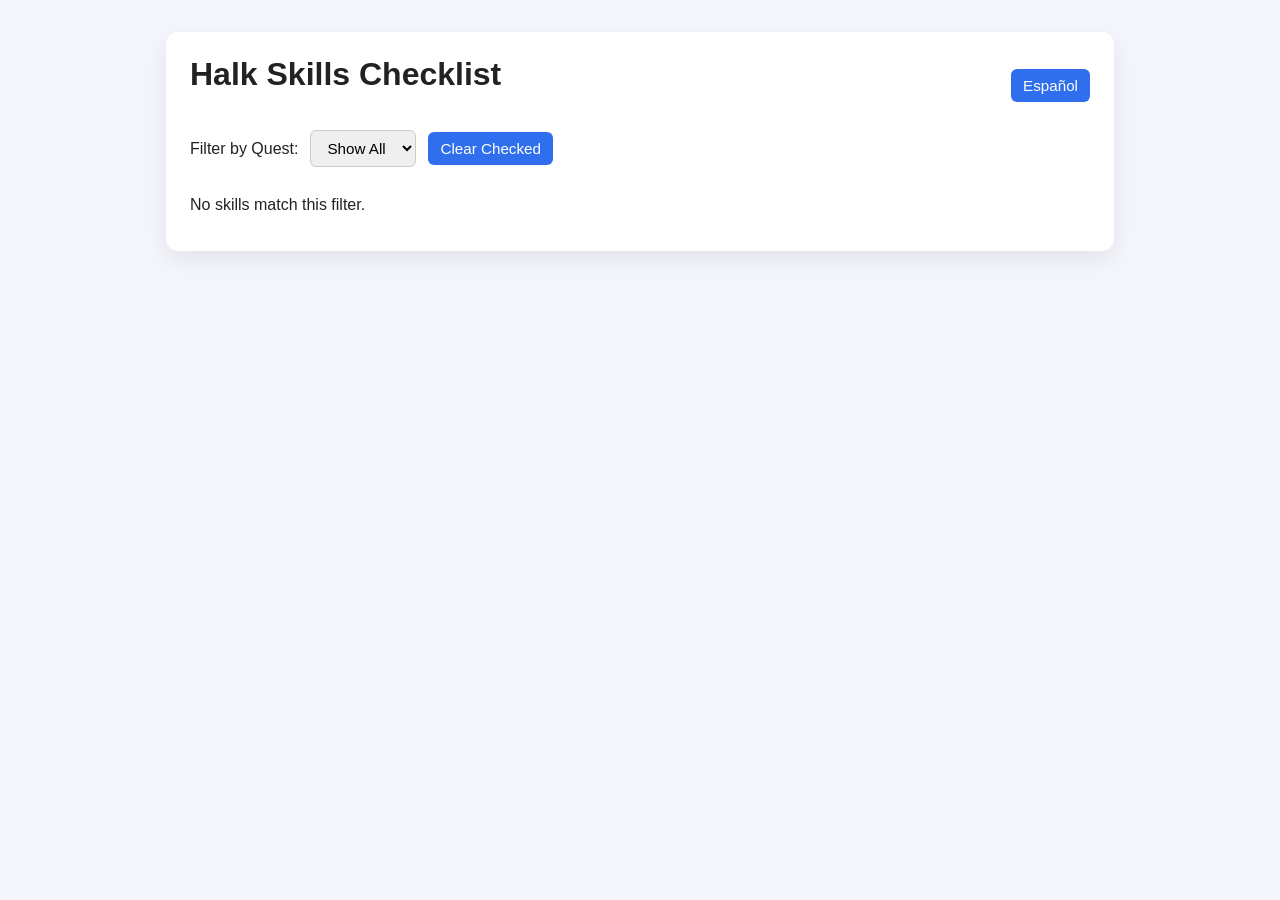
==== index.html @ 70521886 "Spanish and English update" ====
<!DOCTYPE html>
<html lang="en">
  <head>
    <meta charset="UTF-8" />
    <meta name="viewport" content="width=device-width, initial-scale=1.0" />
    <title>Halk Skills Checklist</title>
    <style>
      body {
        font-family: Arial, sans-serif;
        background: #f4f6fb;
        color: #222;
        margin: 0;
        padding: 2rem;
      }

      .card {
        max-width: 900px;
        margin: 0 auto;
        background: white;
        border-radius: 12px;
        padding: 1.5rem;
        box-shadow: 0 8px 24px rgba(0, 0, 0, 0.08);
      }

      h1 {
        margin-top: 0;
      }

      #skill-list {
        list-style: none;
        padding: 0;
        margin: 0;
      }

      #skill-list li {
        display: flex;
        gap: 0.75rem;
        align-items: flex-start;
        padding: 0.8rem 0;
        border-bottom: 1px solid #eee;
      }

      #skill-list li:last-child {
        border-bottom: none;
      }

      #skill-list li.checked .item-text {
        text-decoration: line-through;
        color: #777;
      }

      input[type="checkbox"] {
        margin-top: 0.3rem;
        width: 1rem;
        height: 1rem;
      }

      .item-text strong {
        display: block;
        margin-bottom: 0.25rem;
      }

      .meta {
        font-size: 0.95rem;
        color: #666;
      }

      .header {
        display: flex;
        justify-content: space-between;
        align-items: center;
        gap: 1rem;
        margin-bottom: 1rem;
      }

      .toolbar {
        display: flex;
        gap: 0.75rem;
        align-items: center;
        margin-bottom: 1rem;
        flex-wrap: wrap;
      }

      .lang-switcher {
        display: inline-block;
        padding: 0.5rem 0.75rem;
        border-radius: 6px;
        background: #2f6fed;
        color: white;
        text-decoration: none;
        font-size: 0.95rem;
      }

      .lang-switcher:hover {
        background: #2558c7;
      }

      select,
      button {
        padding: 0.5rem 0.75rem;
        border-radius: 6px;
        border: 1px solid #ccc;
        font-size: 0.95rem;
      }

      button {
        cursor: pointer;
        background: #2f6fed;
        color: white;
        border: none;
      }

      button:hover {
        background: #2558c7;
      }
    </style>
  </head>
  <body>
    <div class="card">
      <div class="header">
        <h1>Halk Skills Checklist</h1>
        <a class="lang-switcher" href="index-es.html">Español</a>
      </div>
      <div class="toolbar">
        <label for="quest-filter">Filter by Quest:</label>
        <select id="quest-filter">
          <option value="all">Show All</option>
        </select>
        <button id="clear-checked" type="button">Clear Checked</button>
      </div>
      <ul id="skill-list">
        <li>Loading skills...</li>
      </ul>
    </div>

    <script>
      const skillList = document.getElementById("skill-list");
      const questFilter = document.getElementById("quest-filter");
      const clearCheckedButton = document.getElementById("clear-checked");
      const storageKey = "halk-skill-checks";
      let allSkills = [];

      function getSavedChecks() {
        const saved = localStorage.getItem(storageKey);
        return saved ? JSON.parse(saved) : {};
      }

      function saveChecks(checks) {
        localStorage.setItem(storageKey, JSON.stringify(checks));
      }

      function populateQuestFilter(skills) {
        const quests = [...new Set(skills.map((skill) => skill.Quest).filter(Boolean))].sort();
        const currentValue = questFilter.value;
        questFilter.innerHTML = '<option value="all">Show All</option>';

        quests.forEach((quest) => {
          const option = document.createElement("option");
          option.value = quest;
          option.textContent = quest;
          if (quest === currentValue) {
            option.selected = true;
          }
          questFilter.appendChild(option);
        });
      }

      function renderSkills(skills) {
        const savedChecks = getSavedChecks();
        const selectedQuest = questFilter.value;
        skillList.innerHTML = "";

        const visibleSkills = skills.filter((skill) => {
          if (selectedQuest === "Unfiltered") {
            return true;
          }
          return skill.Quest === selectedQuest;
        });

        if (visibleSkills.length === 0) {
          skillList.innerHTML = "<li>No skills match this filter.</li>";
          return;
        }

        visibleSkills.forEach((skill, originalIndex) => {
          const index = skills.indexOf(skill);
          const isChecked = Boolean(savedChecks[index]) || String(skill["Aquired?"]).toUpperCase() === "TRUE";
          const item = document.createElement("li");
          item.className = isChecked ? "checked" : "";

          item.innerHTML = `
            <input type="checkbox" id="skill-${index}" ${isChecked ? "checked" : ""}>
            <label class="item-text" for="skill-${index}">
              <strong>${skill.Book}</strong>
              <div class="meta">Quest: ${skill.Quest} • ${skill["Effect Description"]}</div>
            </label>
          `;

          const checkbox = item.querySelector("input");
          checkbox.addEventListener("change", (event) => {
            const checks = getSavedChecks();
            checks[index] = event.target.checked;
            saveChecks(checks);
            item.classList.toggle("checked", event.target.checked);
          });

          skillList.appendChild(item);
        });
      }

      questFilter.addEventListener("change", () => {
        renderSkills(allSkills);
      });

      clearCheckedButton.addEventListener("click", () => {
        const checks = getSavedChecks();
        Object.keys(checks).forEach((key) => {
          checks[key] = false;
        });
        saveChecks(checks);
        renderSkills(allSkills);
      });

      async function loadSkills() {
        try {
          const response = await fetch("./skills.json");
          if (!response.ok) {
            throw new Error("Failed to load skills.json");
          }

          allSkills = await response.json();
          populateQuestFilter(allSkills);
          renderSkills(allSkills);
        } catch (error) {
          skillList.innerHTML = "<li>Unable to load the checklist. Make sure the page is being served from a local server.</li>";
          console.error(error);
        }
      }

      loadSkills();
    </script>
  </body>
</html>
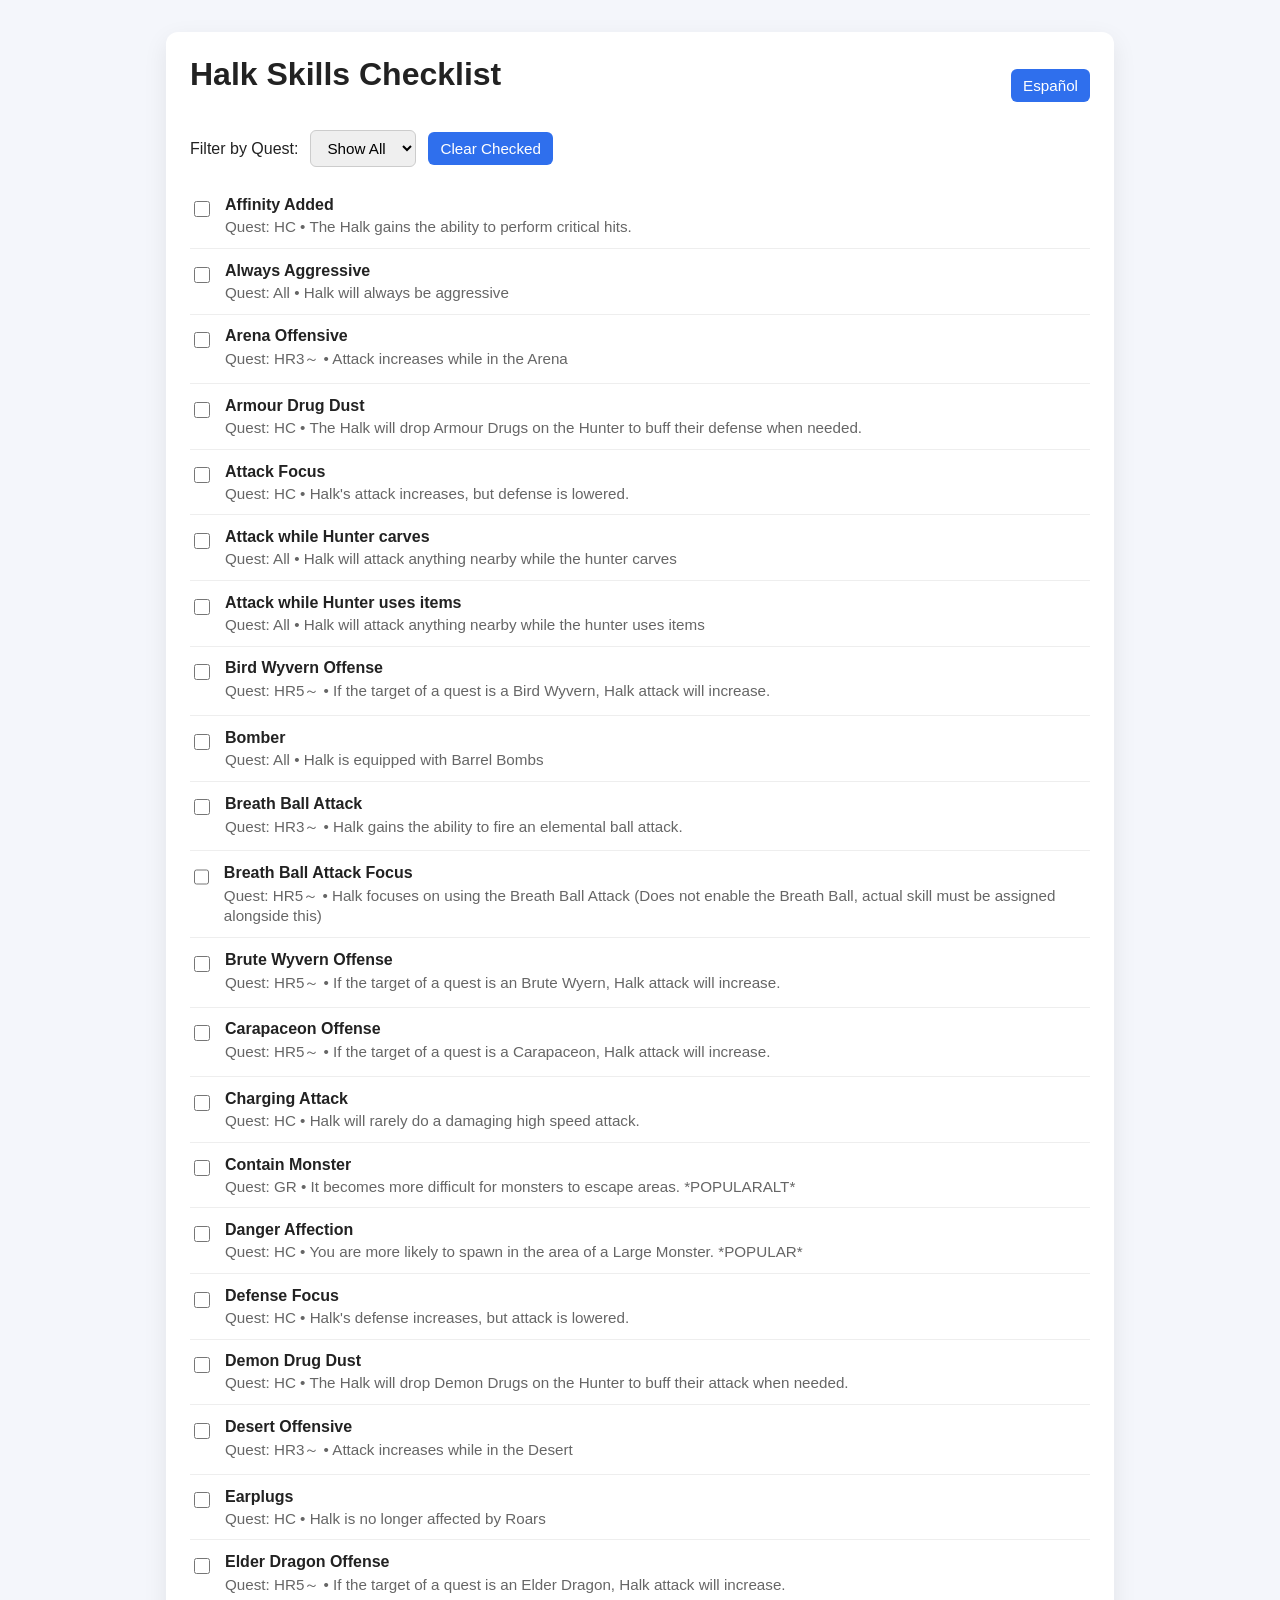
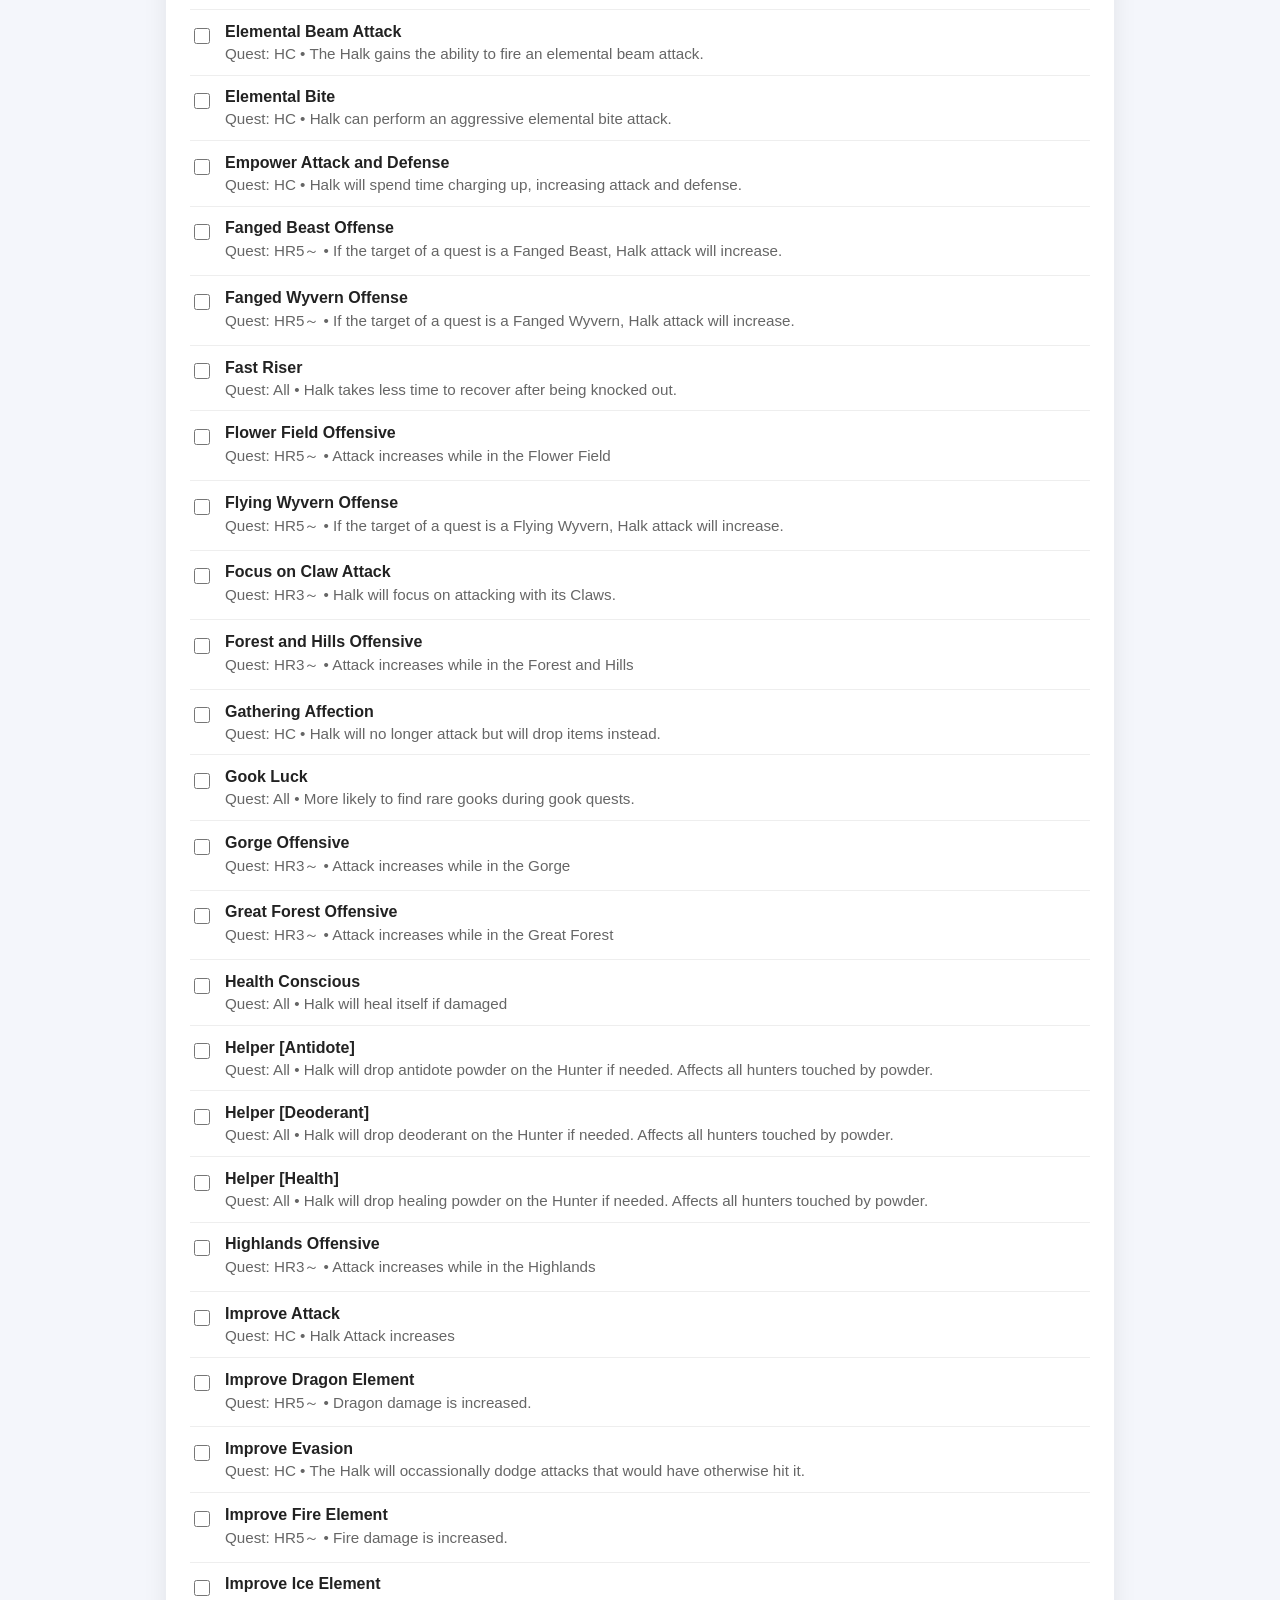
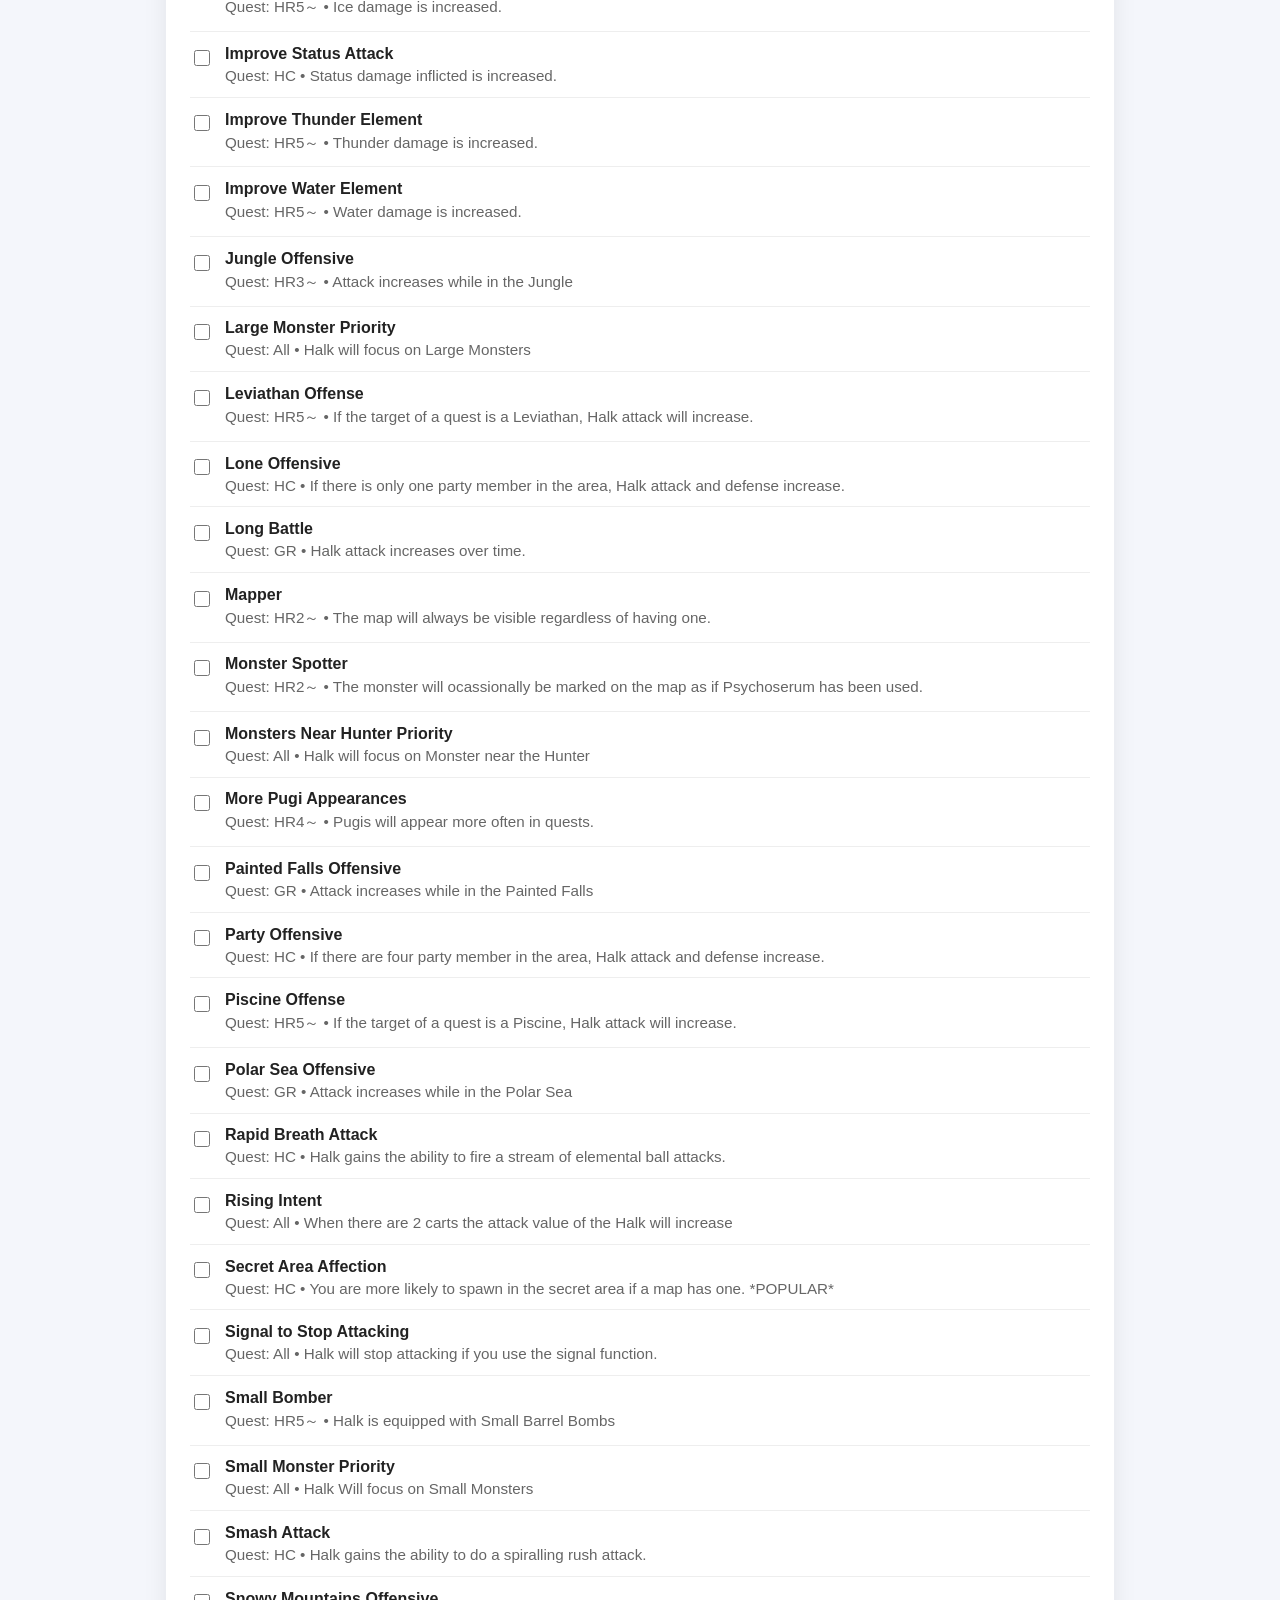
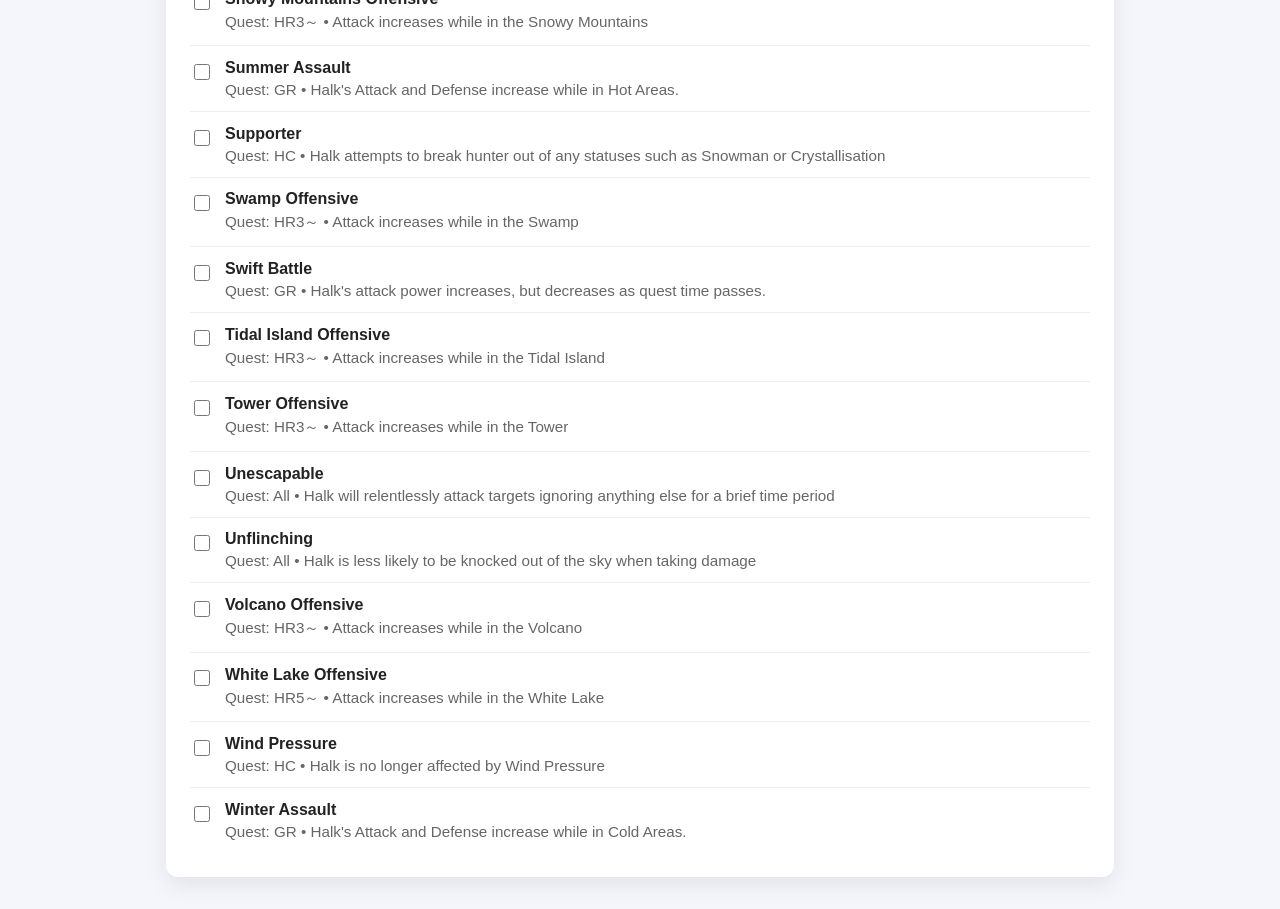
==== commit 3b38f223: "Made fixes to the translation and Show All filter." ====
--- a/index.html
+++ b/index.html
@@ -150,7 +150,7 @@
       }
 
       function populateQuestFilter(skills) {
-        const quests = [...new Set(skills.map((skill) => skill.Quest).filter(Boolean))].sort();
+        const quests = [...new Set(skills.map((skill) => skill.Quest).filter((quest) => quest && quest !== "All"))].sort();
         const currentValue = questFilter.value;
         questFilter.innerHTML = '<option value="all">Show All</option>';
 
@@ -171,10 +171,10 @@
         skillList.innerHTML = "";
 
         const visibleSkills = skills.filter((skill) => {
-          if (selectedQuest === "Unfiltered") {
+          if (selectedQuest === "all") {
             return true;
           }
-          return skill.Quest === selectedQuest;
+          return skill.Quest === selectedQuest || skill.Quest === "All";
         });
 
         if (visibleSkills.length === 0) {
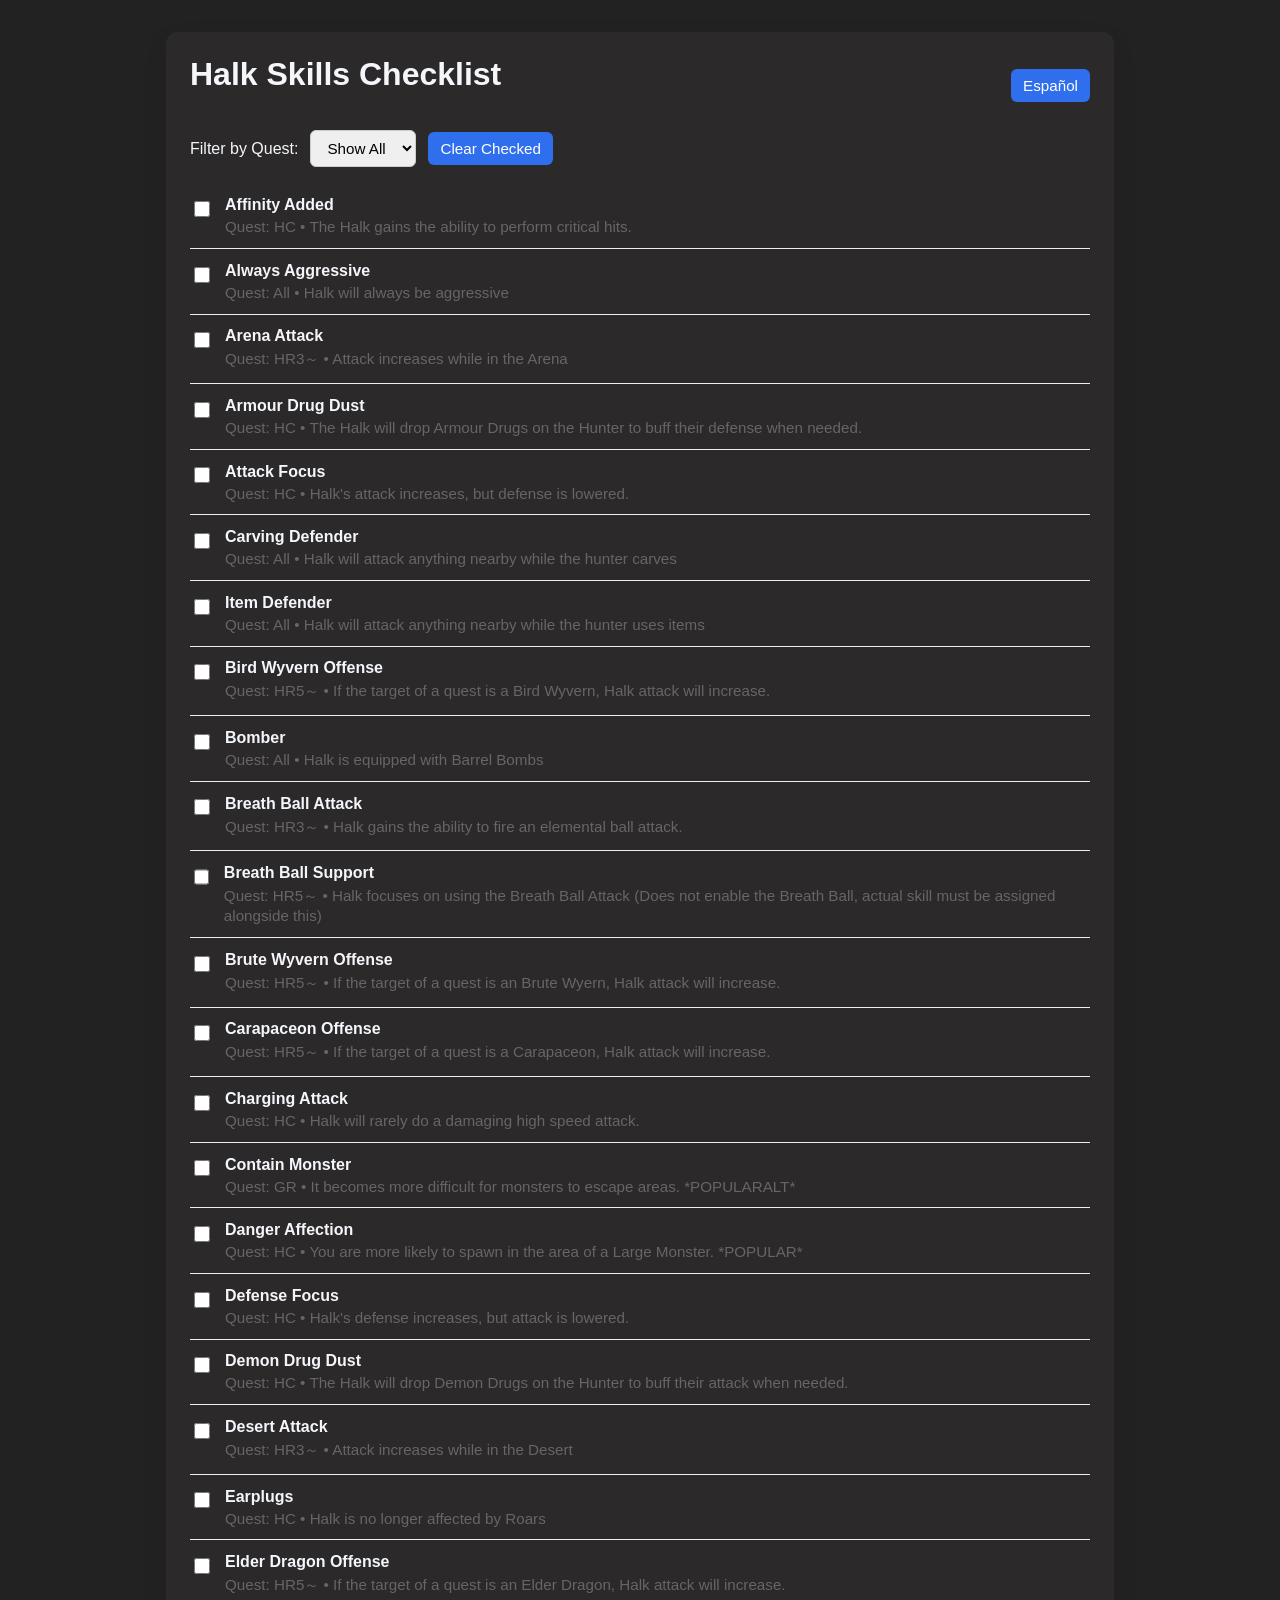
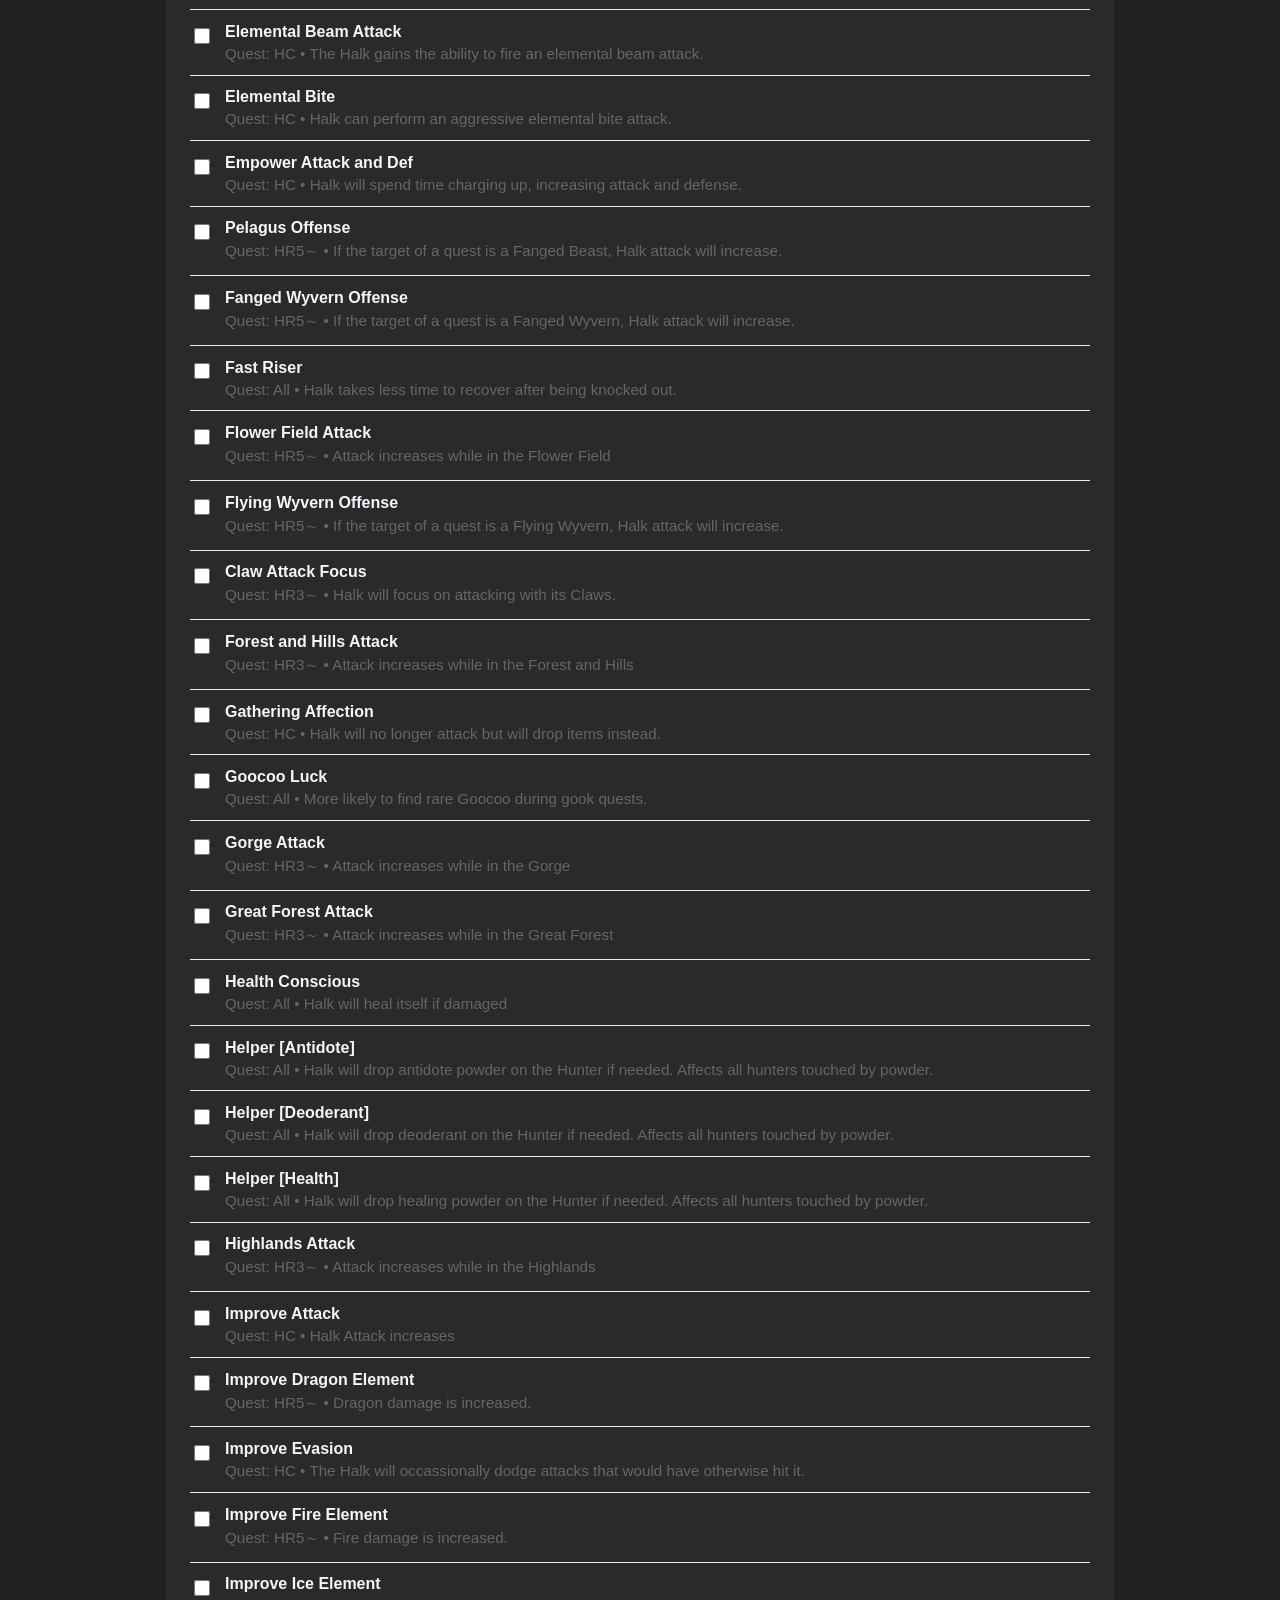
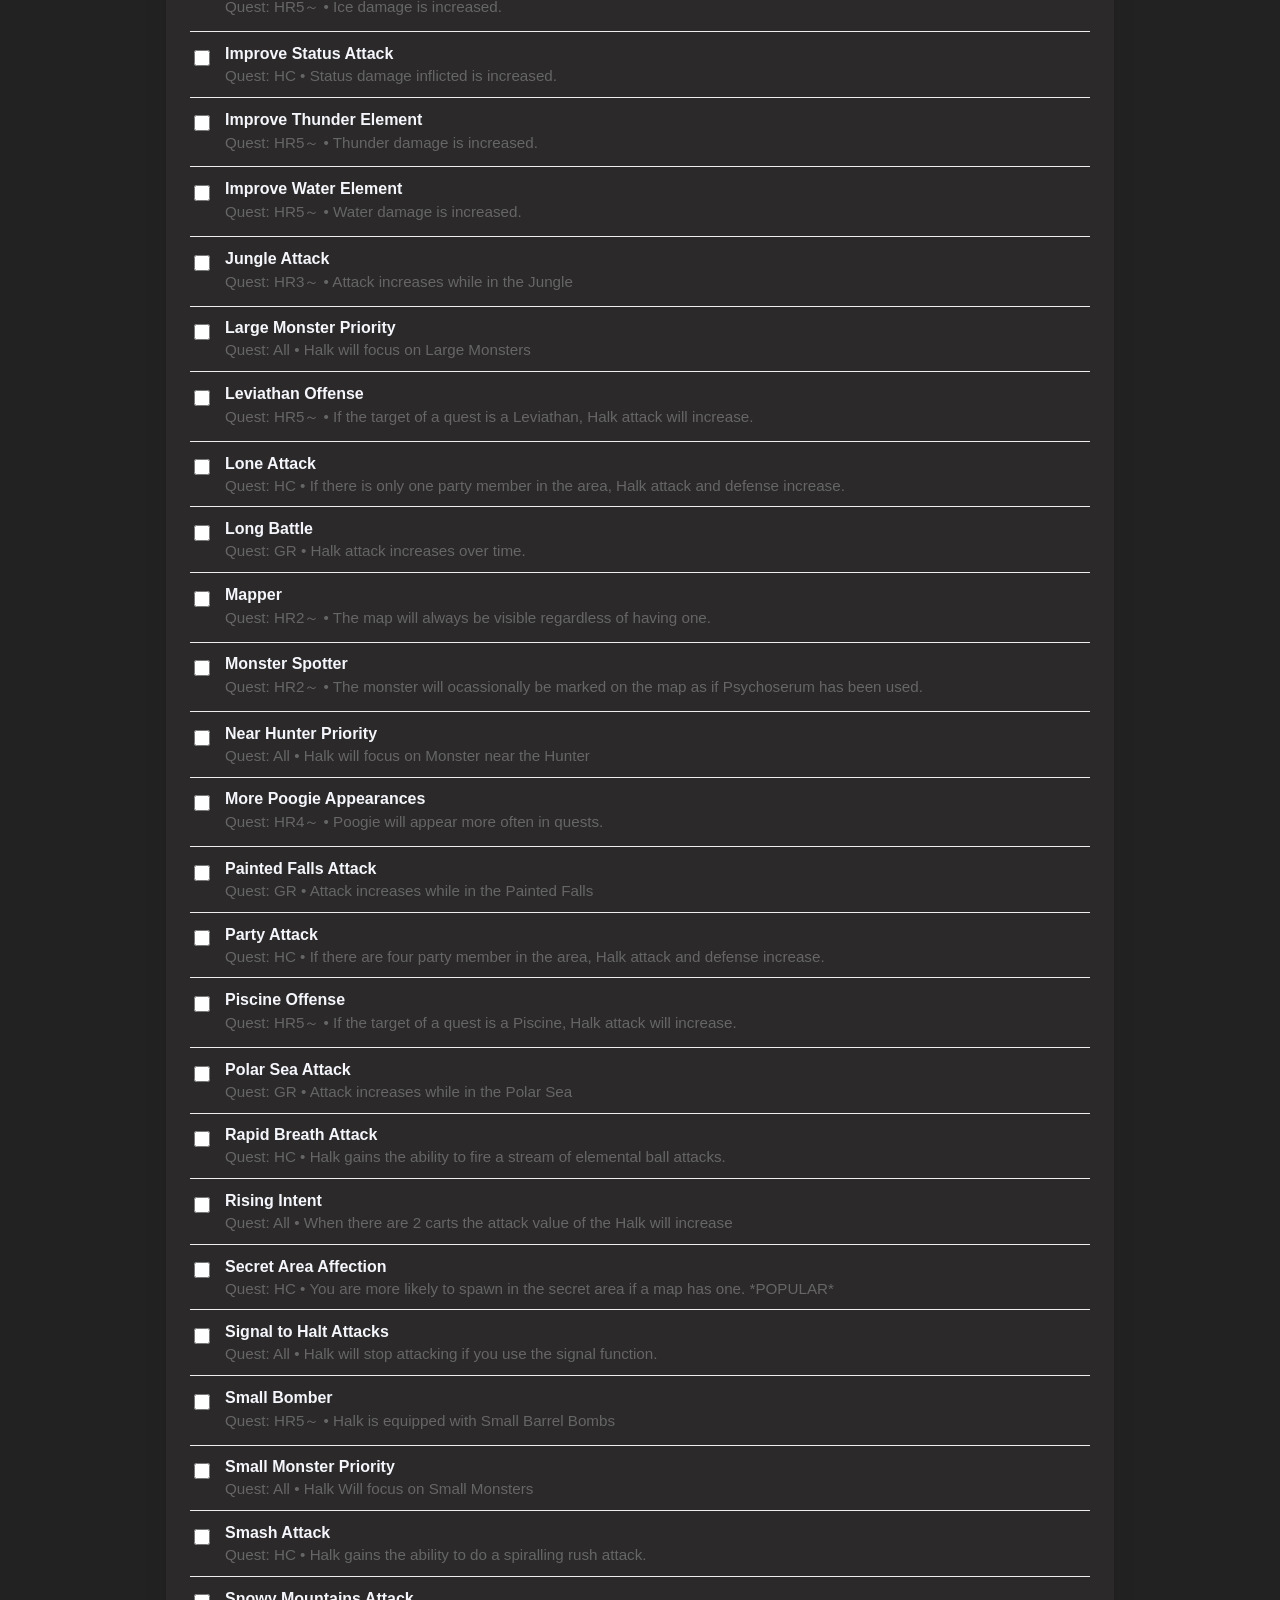
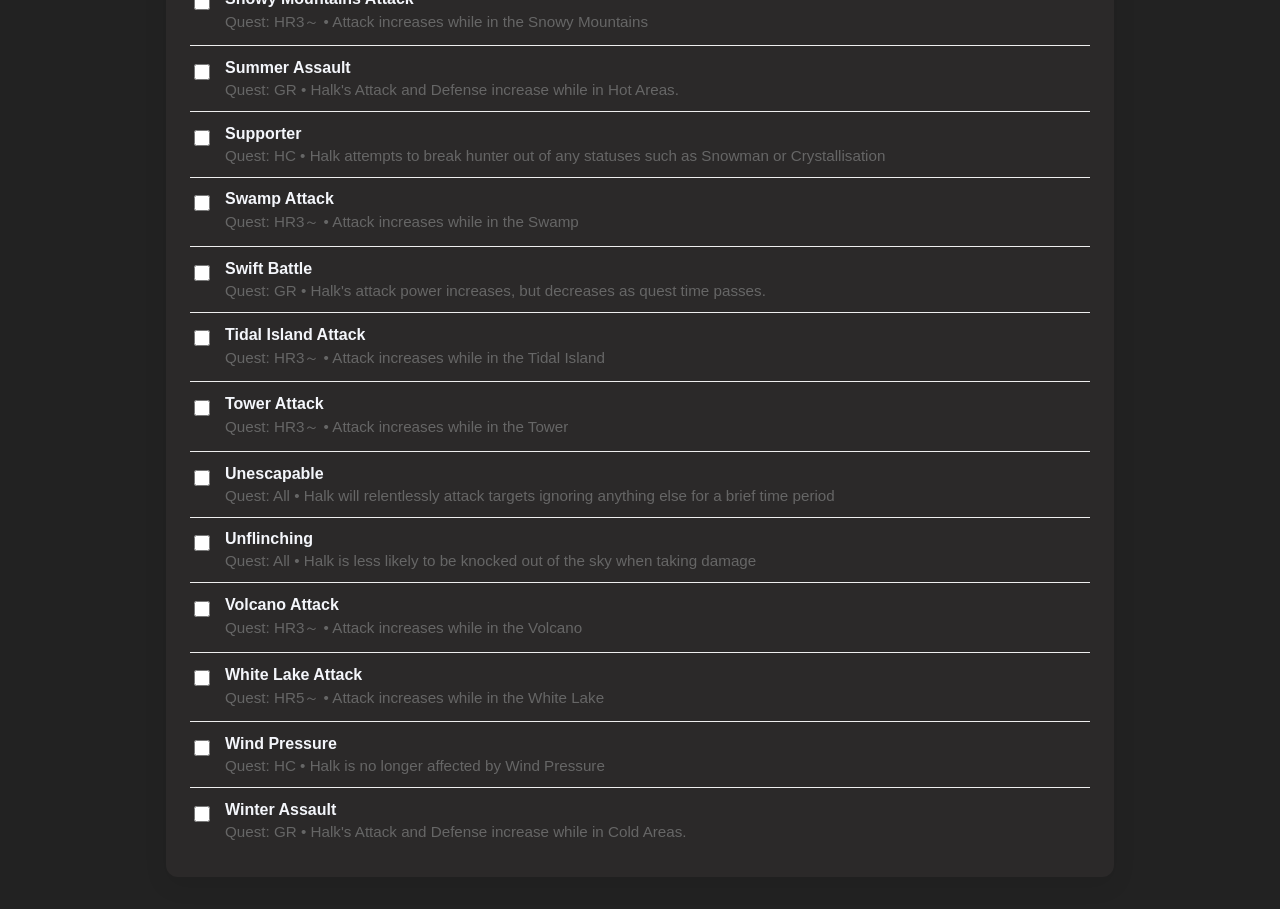
==== commit ece0de44: "Organization + Style update." ====
--- a/index.html
+++ b/index.html
@@ -4,116 +4,7 @@
     <meta charset="UTF-8" />
     <meta name="viewport" content="width=device-width, initial-scale=1.0" />
     <title>Halk Skills Checklist</title>
-    <style>
-      body {
-        font-family: Arial, sans-serif;
-        background: #f4f6fb;
-        color: #222;
-        margin: 0;
-        padding: 2rem;
-      }
-
-      .card {
-        max-width: 900px;
-        margin: 0 auto;
-        background: white;
-        border-radius: 12px;
-        padding: 1.5rem;
-        box-shadow: 0 8px 24px rgba(0, 0, 0, 0.08);
-      }
-
-      h1 {
-        margin-top: 0;
-      }
-
-      #skill-list {
-        list-style: none;
-        padding: 0;
-        margin: 0;
-      }
-
-      #skill-list li {
-        display: flex;
-        gap: 0.75rem;
-        align-items: flex-start;
-        padding: 0.8rem 0;
-        border-bottom: 1px solid #eee;
-      }
-
-      #skill-list li:last-child {
-        border-bottom: none;
-      }
-
-      #skill-list li.checked .item-text {
-        text-decoration: line-through;
-        color: #777;
-      }
-
-      input[type="checkbox"] {
-        margin-top: 0.3rem;
-        width: 1rem;
-        height: 1rem;
-      }
-
-      .item-text strong {
-        display: block;
-        margin-bottom: 0.25rem;
-      }
-
-      .meta {
-        font-size: 0.95rem;
-        color: #666;
-      }
-
-      .header {
-        display: flex;
-        justify-content: space-between;
-        align-items: center;
-        gap: 1rem;
-        margin-bottom: 1rem;
-      }
-
-      .toolbar {
-        display: flex;
-        gap: 0.75rem;
-        align-items: center;
-        margin-bottom: 1rem;
-        flex-wrap: wrap;
-      }
-
-      .lang-switcher {
-        display: inline-block;
-        padding: 0.5rem 0.75rem;
-        border-radius: 6px;
-        background: #2f6fed;
-        color: white;
-        text-decoration: none;
-        font-size: 0.95rem;
-      }
-
-      .lang-switcher:hover {
-        background: #2558c7;
-      }
-
-      select,
-      button {
-        padding: 0.5rem 0.75rem;
-        border-radius: 6px;
-        border: 1px solid #ccc;
-        font-size: 0.95rem;
-      }
-
-      button {
-        cursor: pointer;
-        background: #2f6fed;
-        color: white;
-        border: none;
-      }
-
-      button:hover {
-        background: #2558c7;
-      }
-    </style>
+    <link rel="stylesheet" href="styles.css" />
   </head>
   <body>
     <div class="card">
--- a/styles.css
+++ b/styles.css
@@ -0,0 +1,108 @@
+body {
+        font-family: Arial, sans-serif;
+        background: #222;;
+        color: #f4f6fb;
+        margin: 0;
+        padding: 2rem;
+      }
+
+      .card {
+        max-width: 900px;
+        margin: 0 auto;
+        background: rgb(43, 41, 41);
+        border-radius: 12px;
+        padding: 1.5rem;
+        box-shadow: 0 8px 24px rgba(0, 0, 0, 0.08);
+      }
+
+      h1 {
+        margin-top: 0;
+      }
+
+      #skill-list {
+        list-style: none;
+        padding: 0;
+        margin: 0;
+      }
+
+      #skill-list li {
+        display: flex;
+        gap: 0.75rem;
+        align-items: flex-start;
+        padding: 0.8rem 0;
+        border-bottom: 1px solid #eee;
+      }
+
+      #skill-list li:last-child {
+        border-bottom: none;
+      }
+
+      #skill-list li.checked .item-text {
+        text-decoration: line-through;
+        color: #777;
+      }
+
+      input[type="checkbox"] {
+        margin-top: 0.3rem;
+        width: 1rem;
+        height: 1rem;
+      }
+
+      .item-text strong {
+        display: block;
+        margin-bottom: 0.25rem;
+      }
+
+      .meta {
+        font-size: 0.95rem;
+        color: #666;
+      }
+
+      .header {
+        display: flex;
+        justify-content: space-between;
+        align-items: center;
+        gap: 1rem;
+        margin-bottom: 1rem;
+      }
+
+      .toolbar {
+        display: flex;
+        gap: 0.75rem;
+        align-items: center;
+        margin-bottom: 1rem;
+        flex-wrap: wrap;
+      }
+
+      .lang-switcher {
+        display: inline-block;
+        padding: 0.5rem 0.75rem;
+        border-radius: 6px;
+        background: #2f6fed;
+        color: white;
+        text-decoration: none;
+        font-size: 0.95rem;
+      }
+
+      .lang-switcher:hover {
+        background: #2558c7;
+      }
+
+      select,
+      button {
+        padding: 0.5rem 0.75rem;
+        border-radius: 6px;
+        border: 1px solid #ccc;
+        font-size: 0.95rem;
+      }
+
+      button {
+        cursor: pointer;
+        background: #2f6fed;
+        color: white;
+        border: none;
+      }
+
+      button:hover {
+        background: #2558c7;
+      }
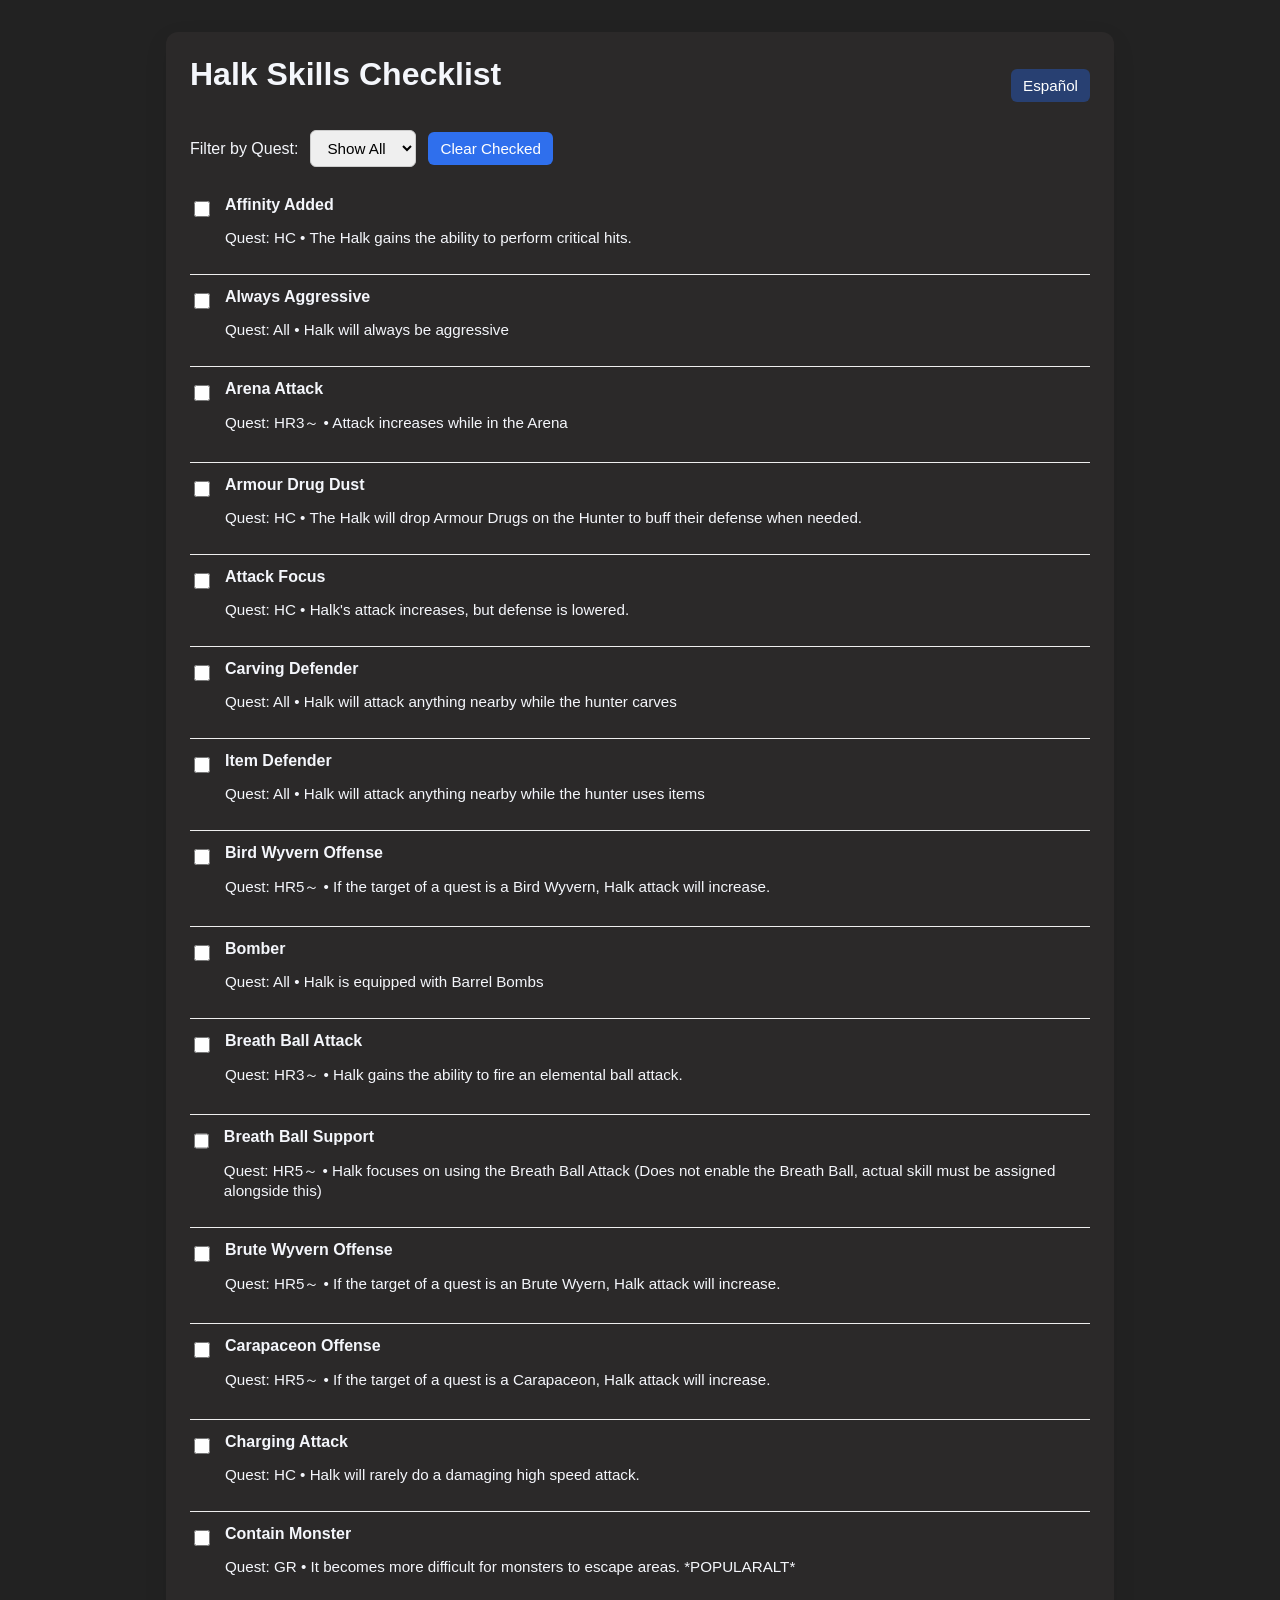
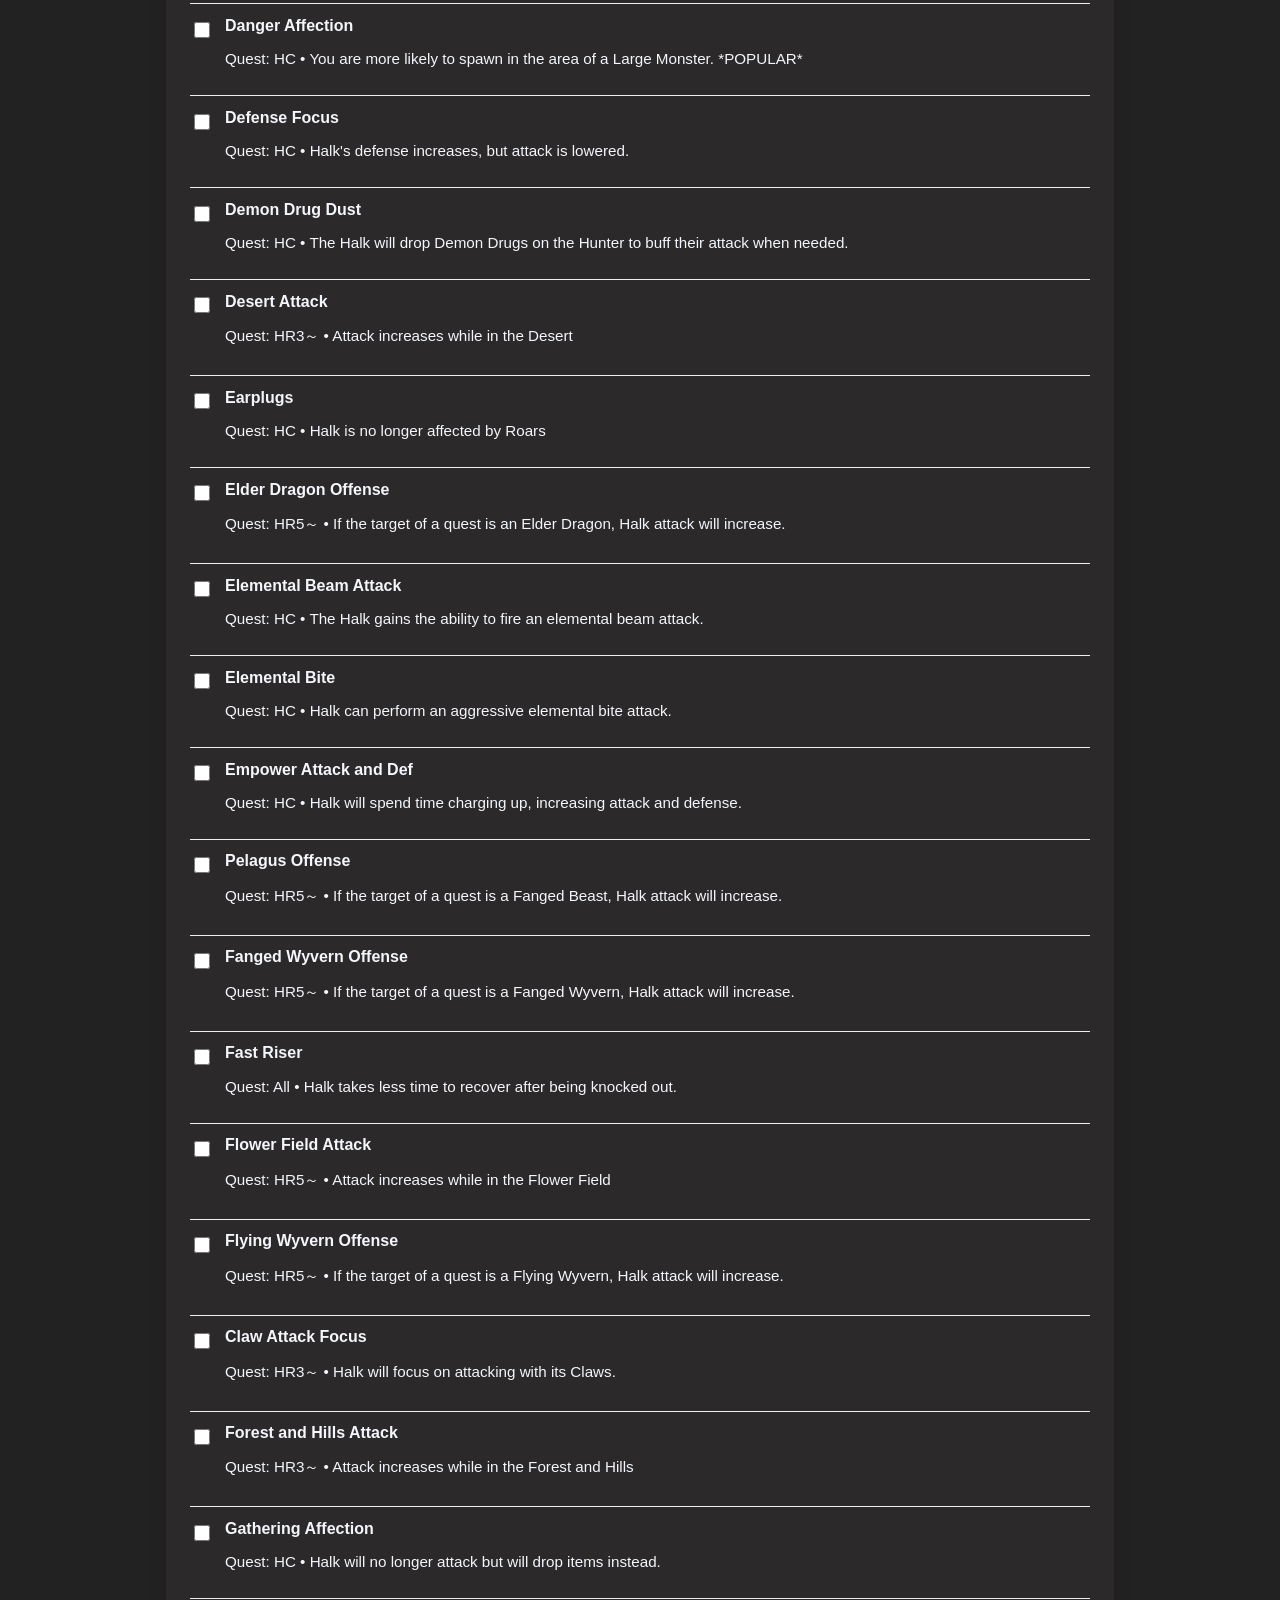
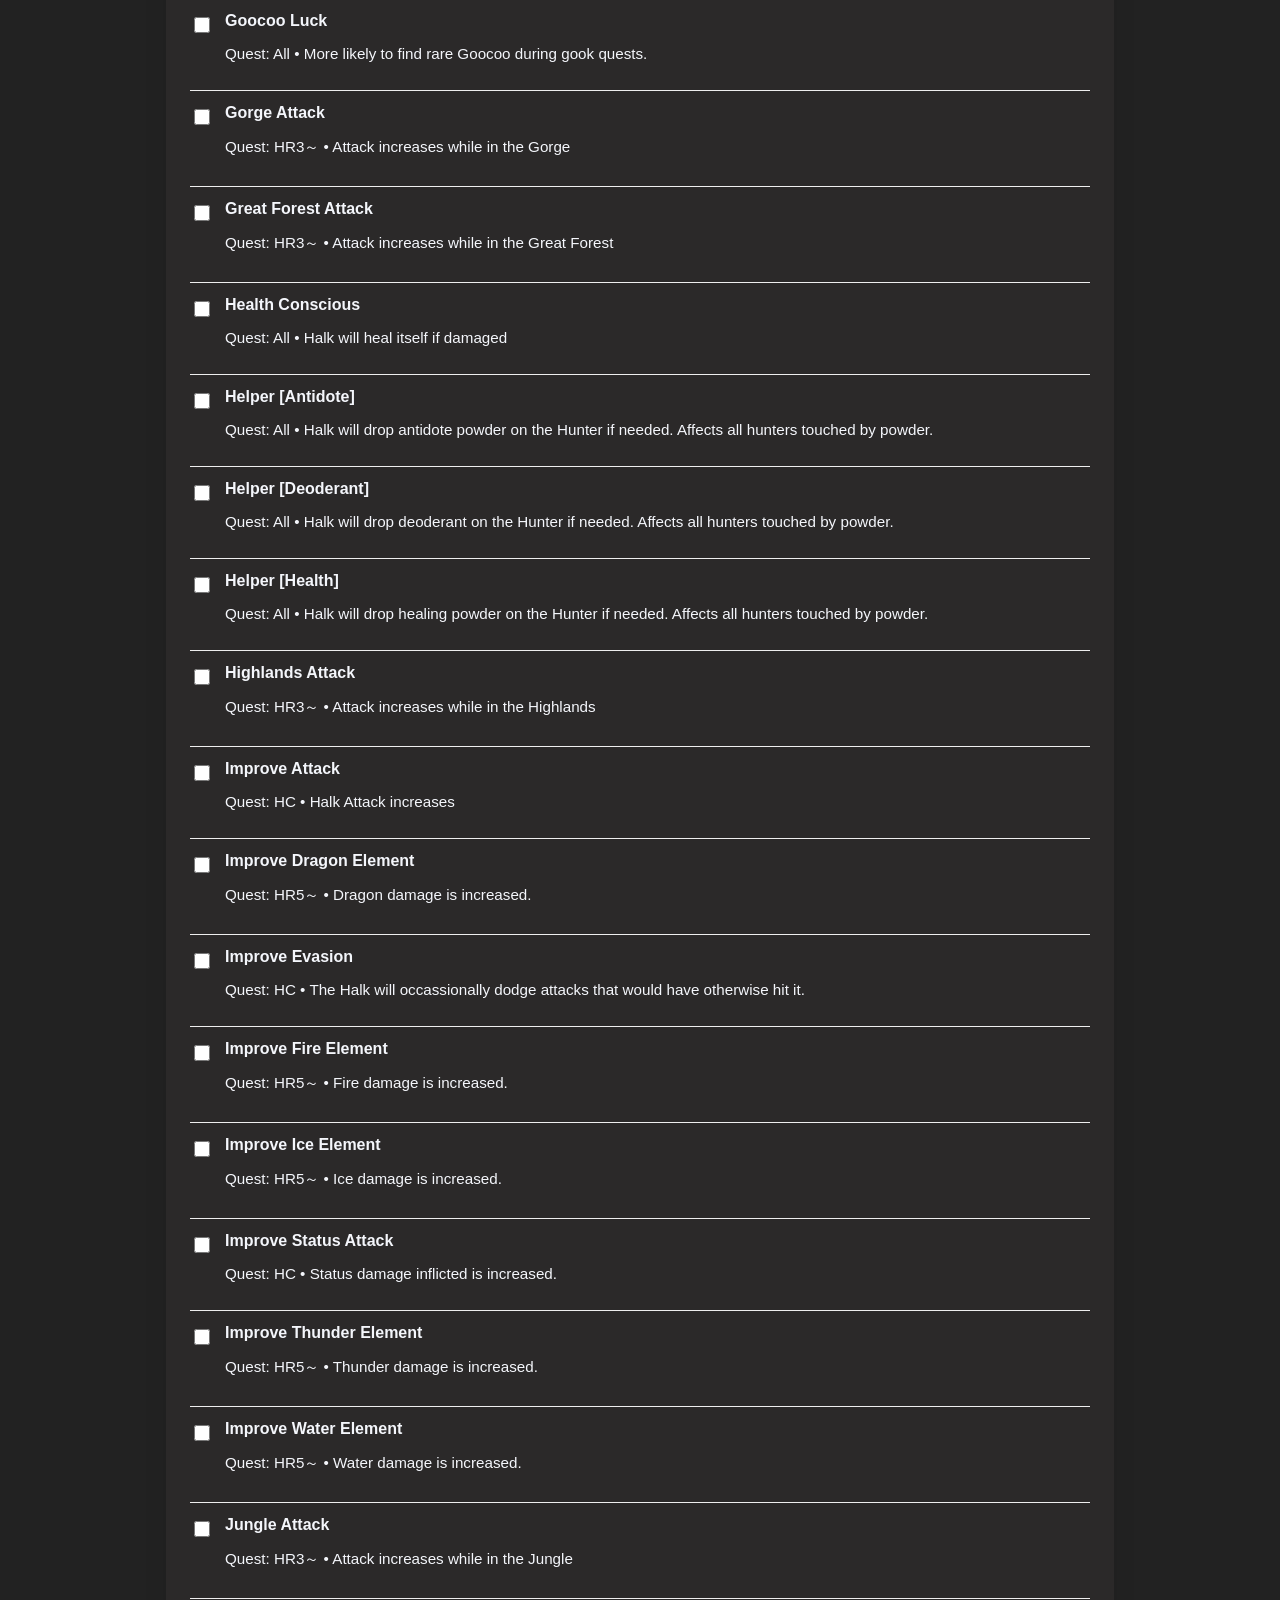
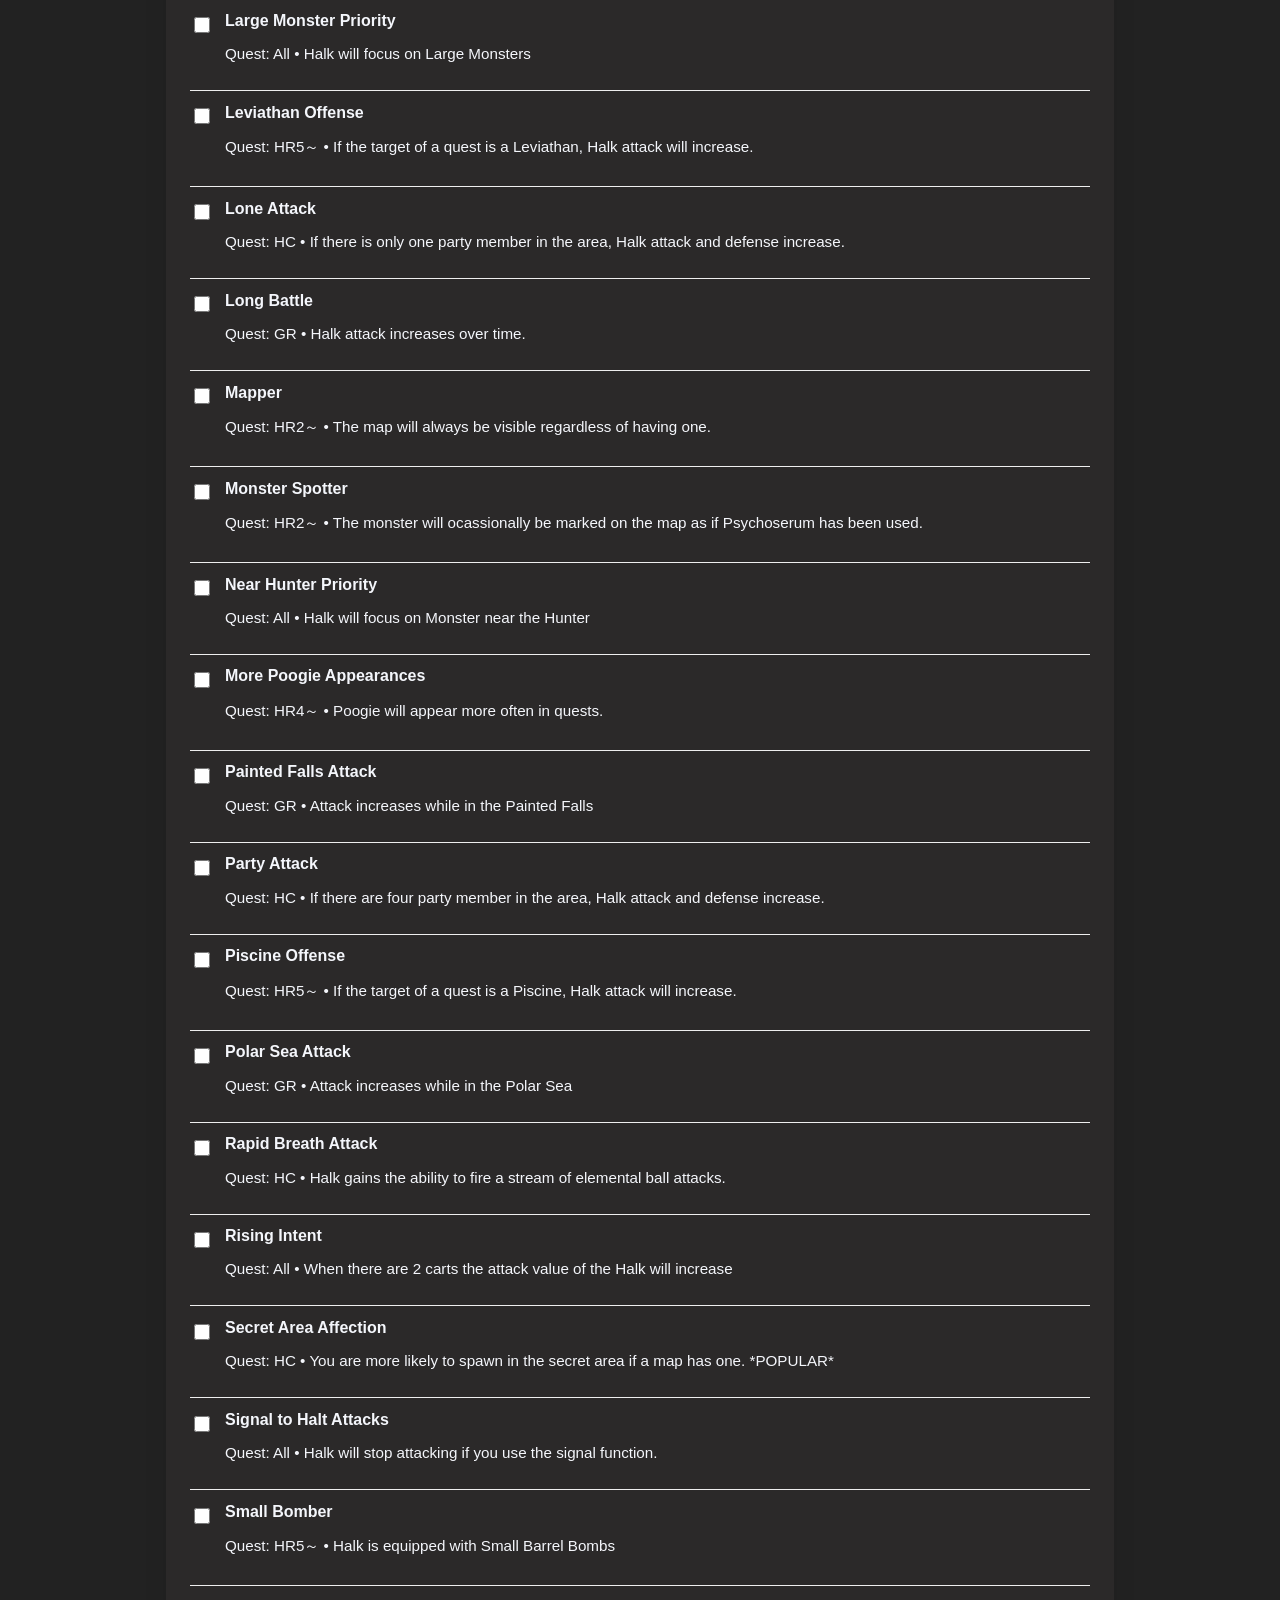
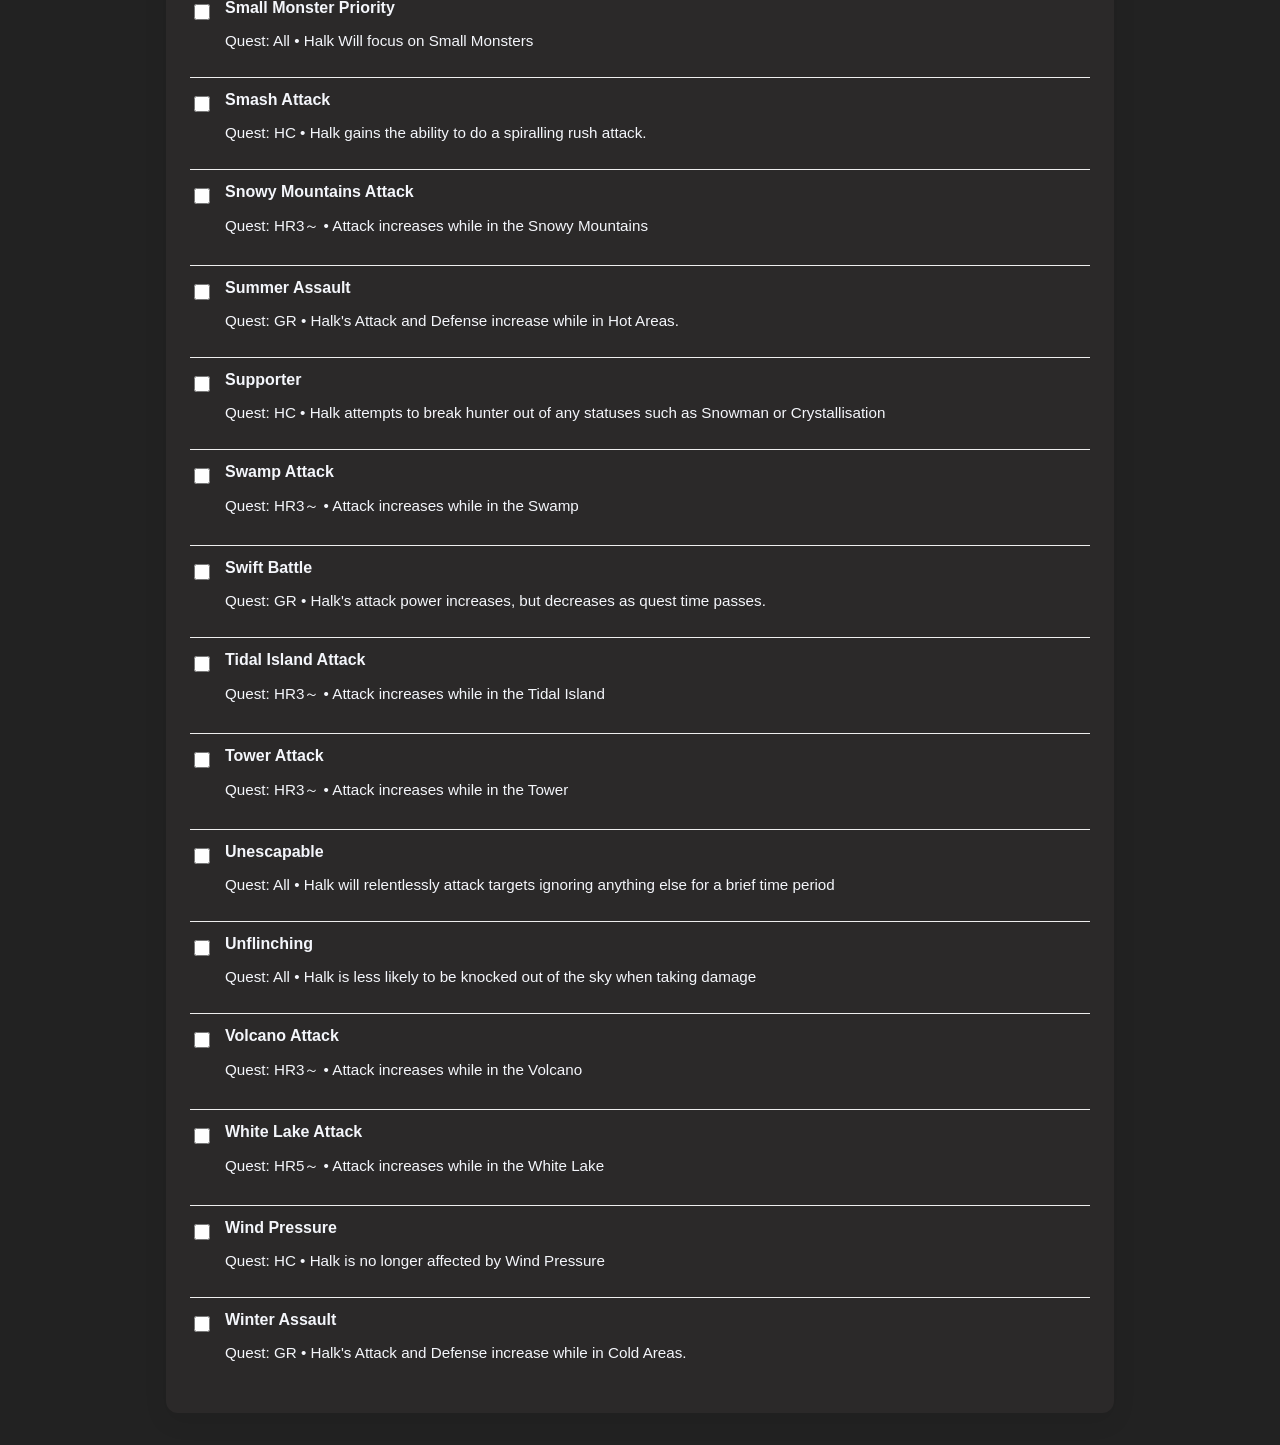
==== commit a01d6413: "......." ====
--- a/index.html
+++ b/index.html
@@ -83,7 +83,7 @@
             <input type="checkbox" id="skill-${index}" ${isChecked ? "checked" : ""}>
             <label class="item-text" for="skill-${index}">
               <strong>${skill.Book}</strong>
-              <div class="meta">Quest: ${skill.Quest} • ${skill["Effect Description"]}</div>
+              <p class="meta">Quest: ${skill.Quest} • ${skill["Effect Description"]}</p>
             </label>
           `;
 
--- a/styles.css
+++ b/styles.css
@@ -39,7 +39,7 @@
 
       #skill-list li.checked .item-text {
         text-decoration: line-through;
-        color: #777;
+        color: #828283;
       }
 
       input[type="checkbox"] {
@@ -55,7 +55,11 @@
 
       .meta {
         font-size: 0.95rem;
-        color: #666;
+        color: #f4f6fb;
+      }
+
+      .meta li.checked {
+        color: #828283;
       }
 
       .header {
@@ -78,7 +82,7 @@
         display: inline-block;
         padding: 0.5rem 0.75rem;
         border-radius: 6px;
-        background: #2f6fed;
+        background: #284072;
         color: white;
         text-decoration: none;
         font-size: 0.95rem;
@@ -104,5 +108,5 @@
       }
 
       button:hover {
-        background: #2558c7;
+        background: #1c4294;
       }
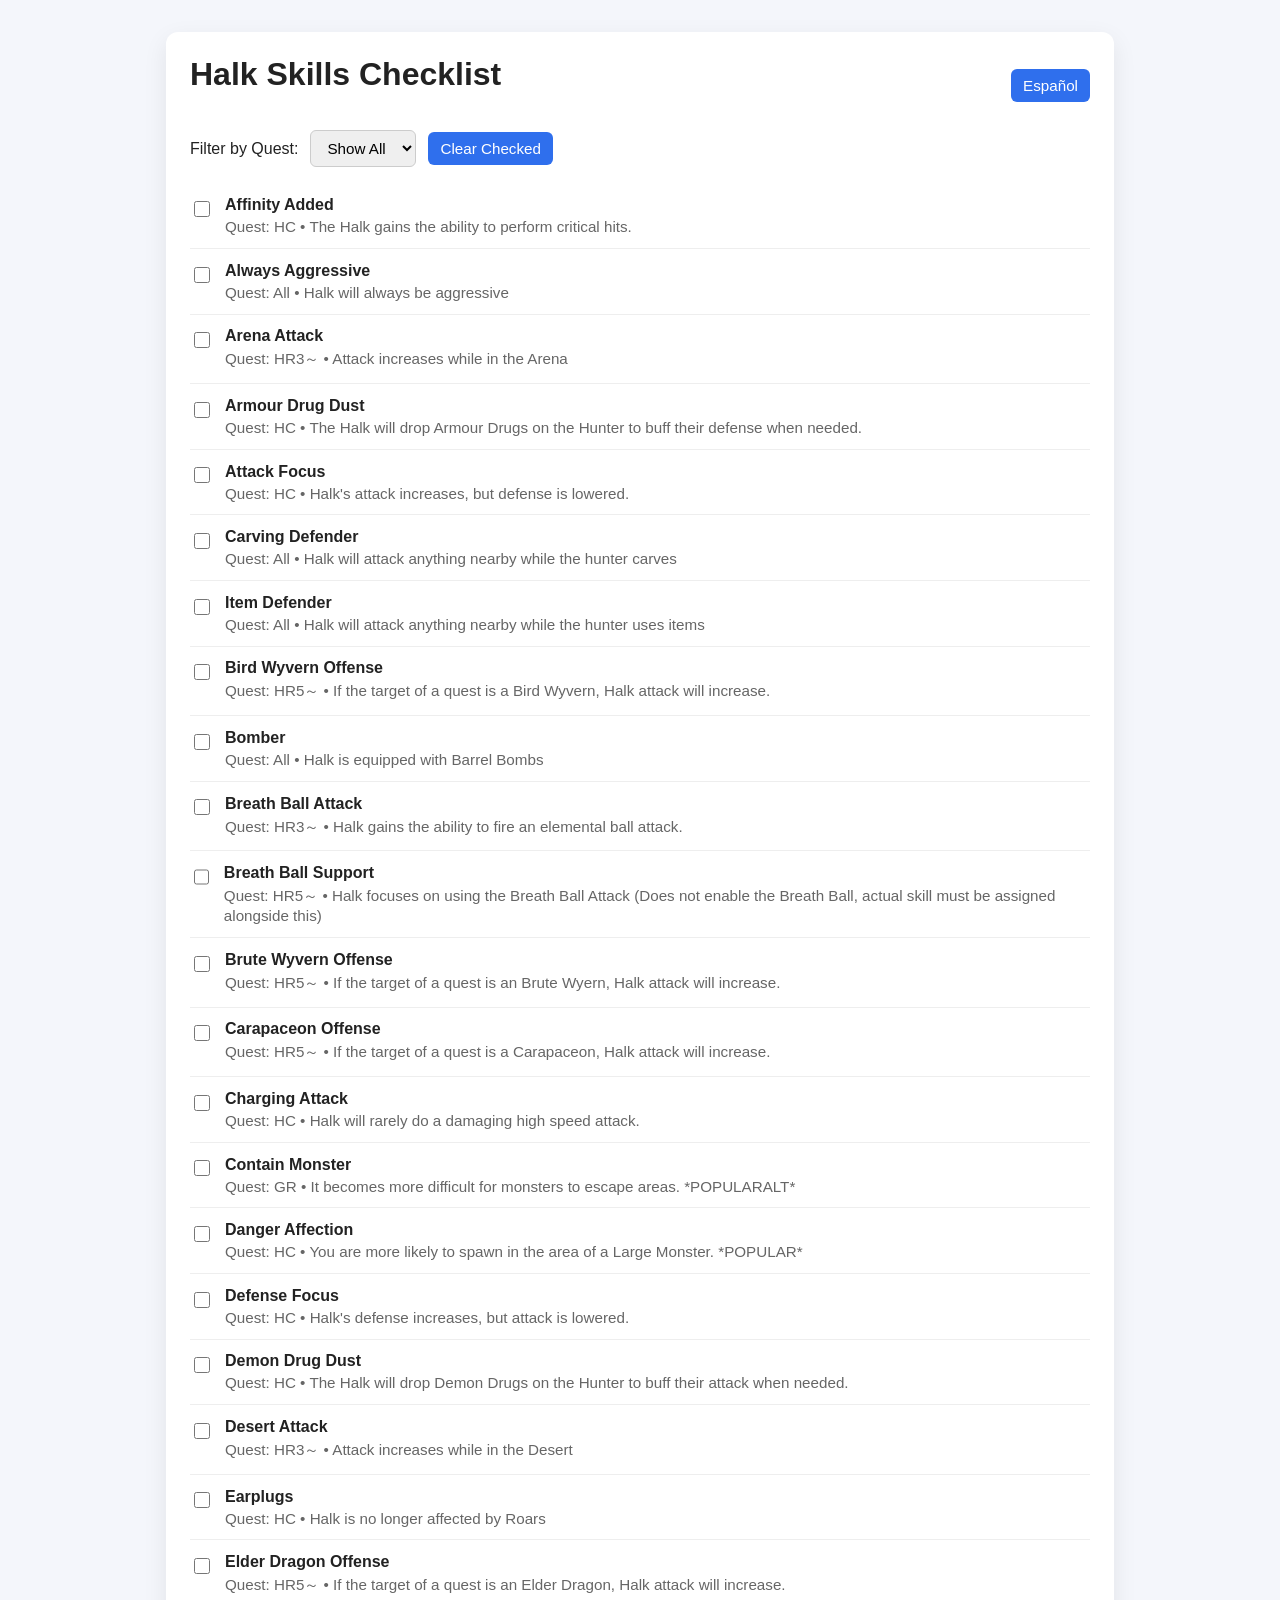
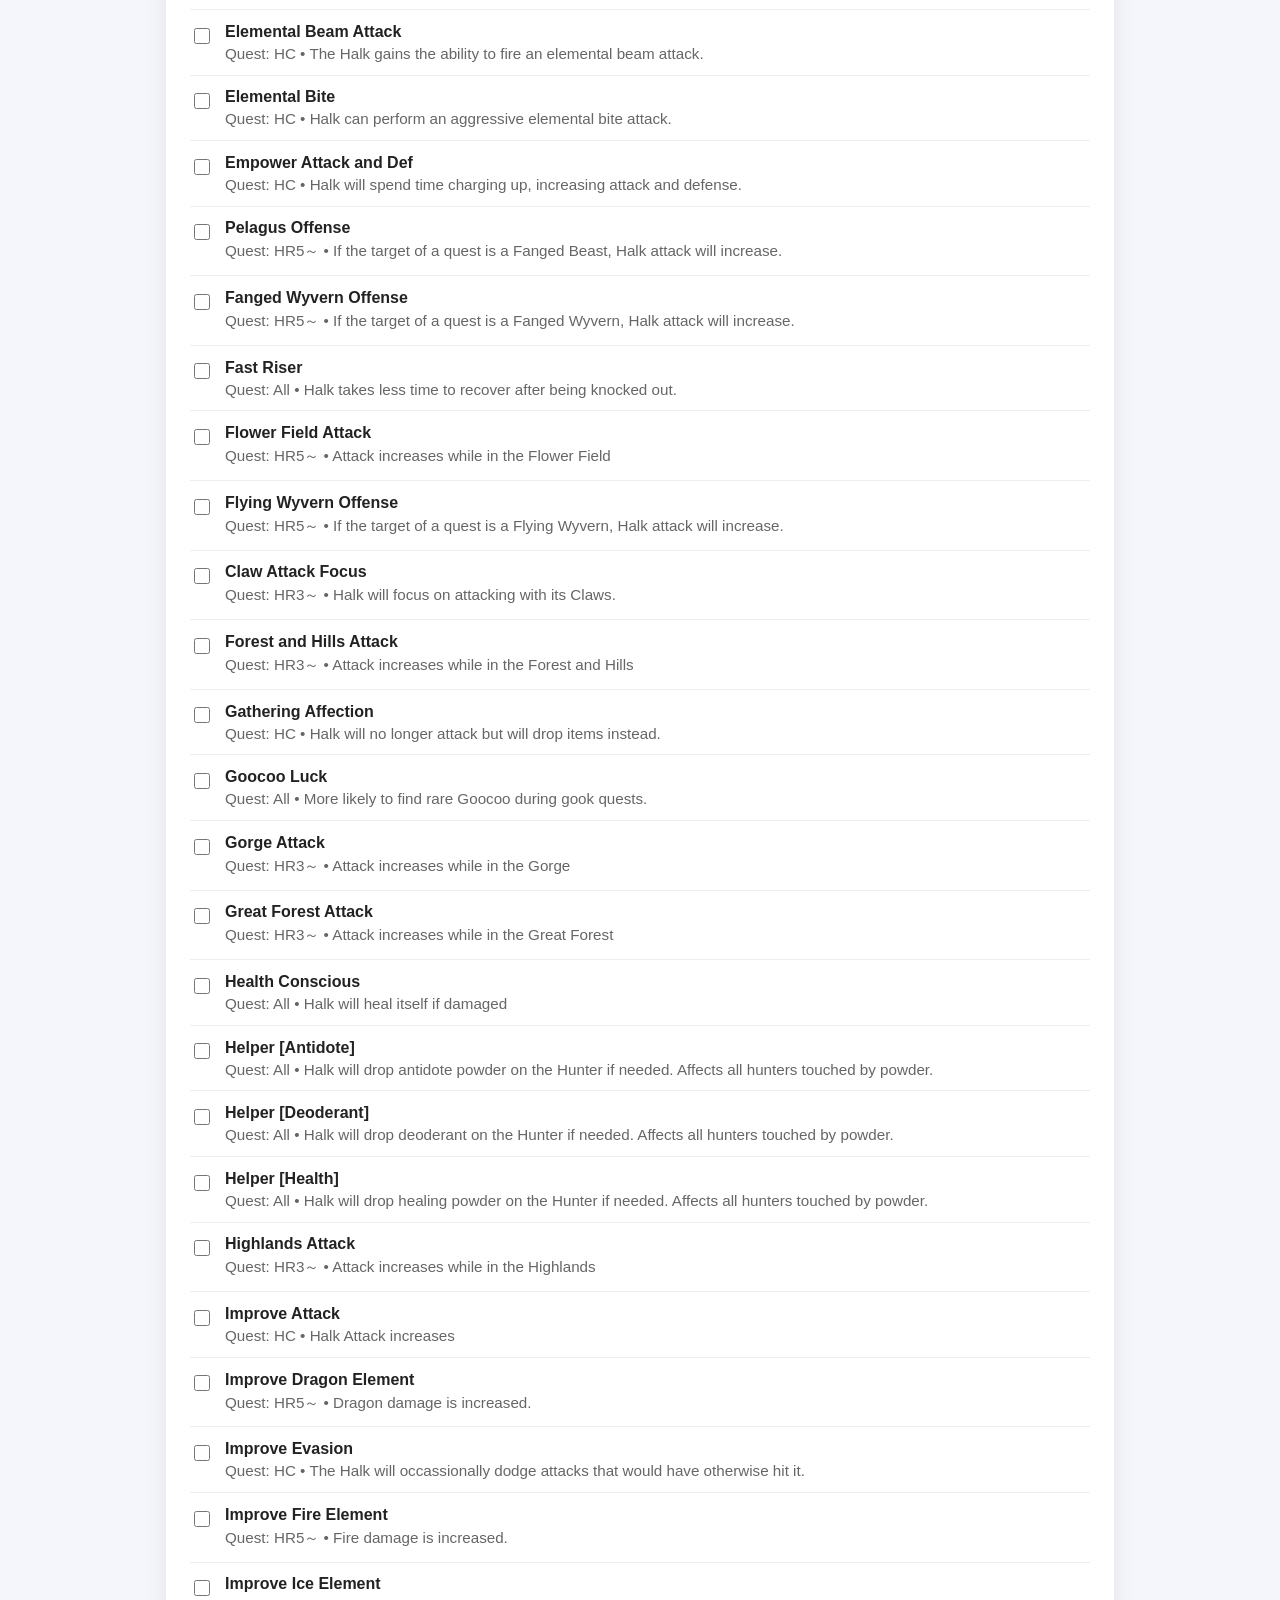
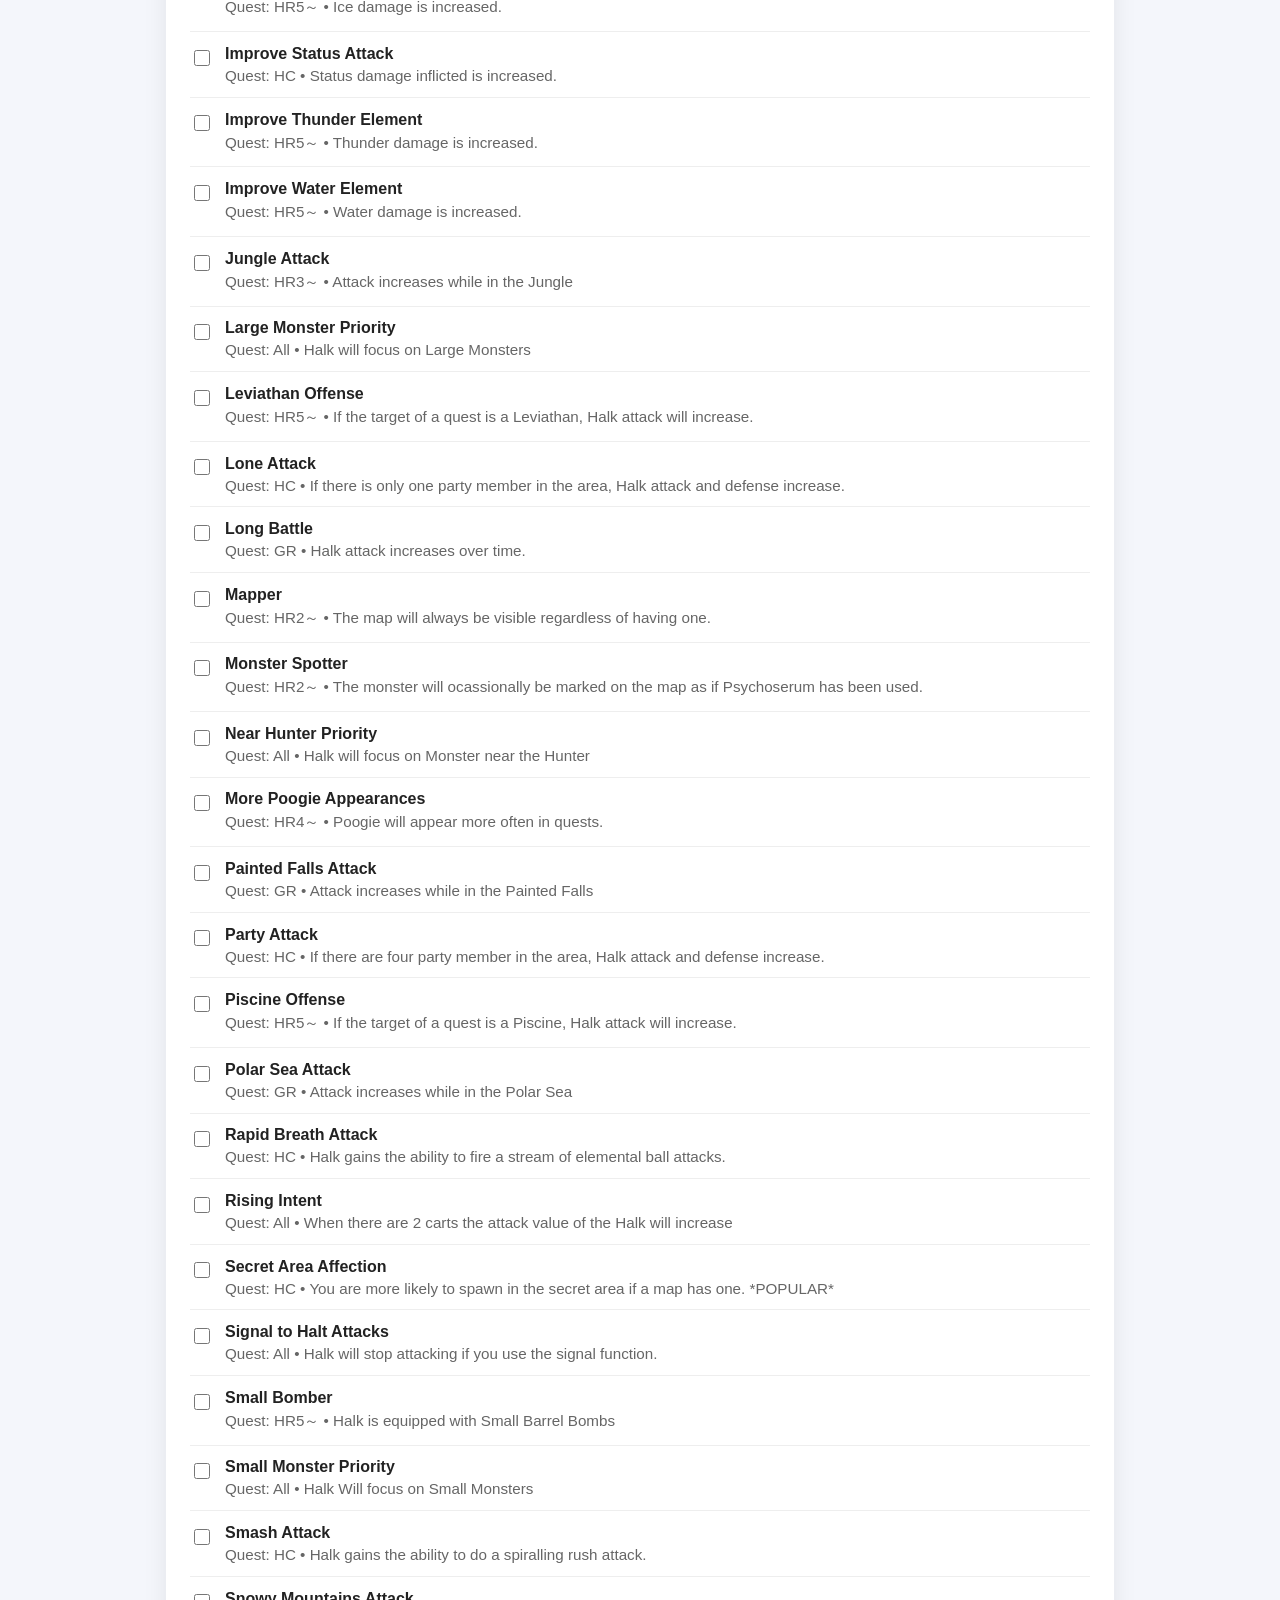
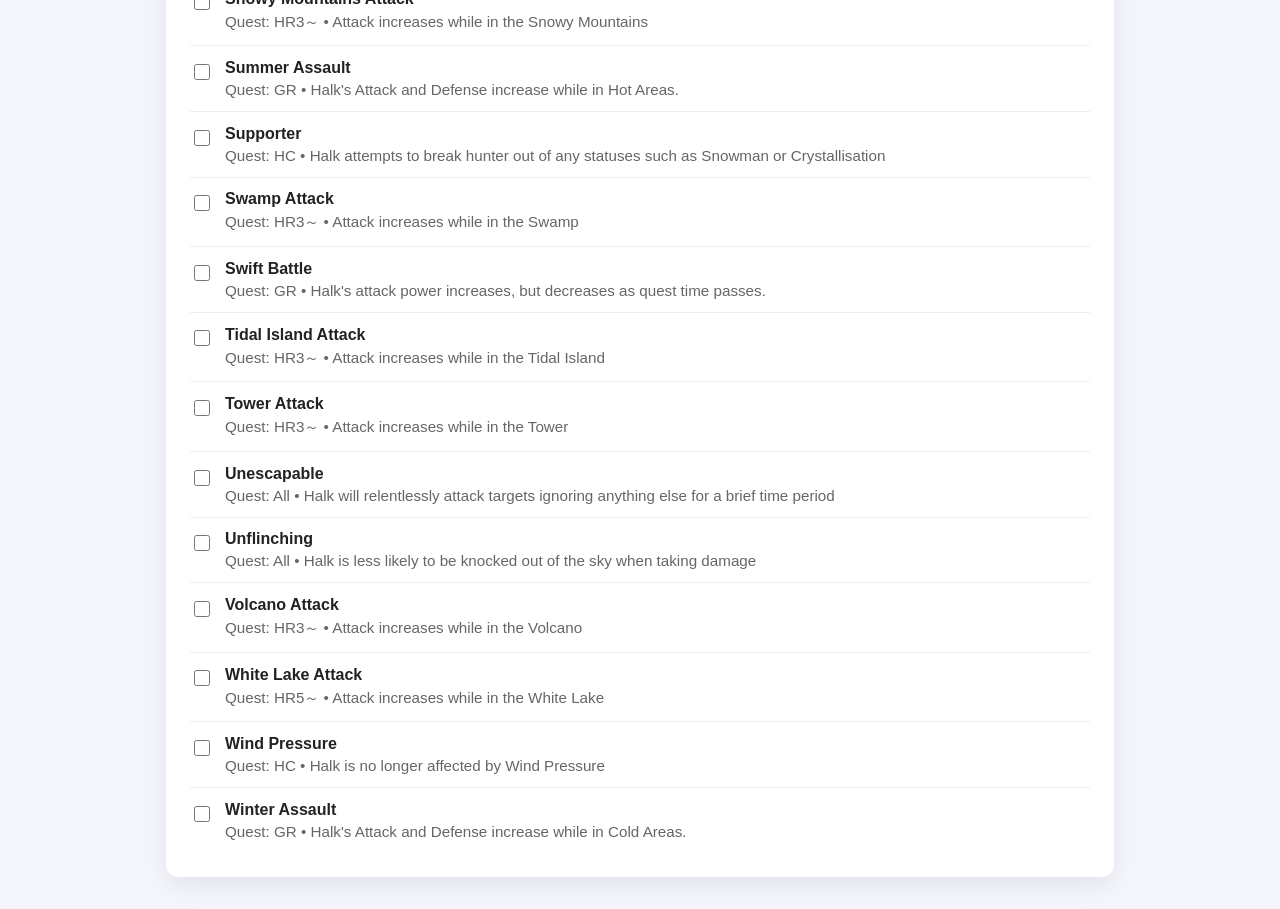
==== commit 35c5d04c: "revert style changes" ====
--- a/index.html
+++ b/index.html
@@ -83,7 +83,7 @@
             <input type="checkbox" id="skill-${index}" ${isChecked ? "checked" : ""}>
             <label class="item-text" for="skill-${index}">
               <strong>${skill.Book}</strong>
-              <p class="meta">Quest: ${skill.Quest} • ${skill["Effect Description"]}</p>
+              <div class="meta">Quest: ${skill.Quest} • ${skill["Effect Description"]}</div>
             </label>
           `;
 
--- a/styles.css
+++ b/styles.css
@@ -1,7 +1,7 @@
 body {
         font-family: Arial, sans-serif;
-        background: #222;;
-        color: #f4f6fb;
+        background: #f4f6fb;
+        color: #222;
         margin: 0;
         padding: 2rem;
       }
@@ -9,7 +9,7 @@
       .card {
         max-width: 900px;
         margin: 0 auto;
-        background: rgb(43, 41, 41);
+        background: white;
         border-radius: 12px;
         padding: 1.5rem;
         box-shadow: 0 8px 24px rgba(0, 0, 0, 0.08);
@@ -39,7 +39,7 @@
 
       #skill-list li.checked .item-text {
         text-decoration: line-through;
-        color: #828283;
+        color: #777;
       }
 
       input[type="checkbox"] {
@@ -55,11 +55,7 @@
 
       .meta {
         font-size: 0.95rem;
-        color: #f4f6fb;
-      }
-
-      .meta li.checked {
-        color: #828283;
+        color: #666;
       }
 
       .header {
@@ -82,7 +78,7 @@
         display: inline-block;
         padding: 0.5rem 0.75rem;
         border-radius: 6px;
-        background: #284072;
+        background: #2f6fed;
         color: white;
         text-decoration: none;
         font-size: 0.95rem;
@@ -108,5 +104,5 @@
       }
 
       button:hover {
-        background: #1c4294;
+        background: #2558c7;
       }
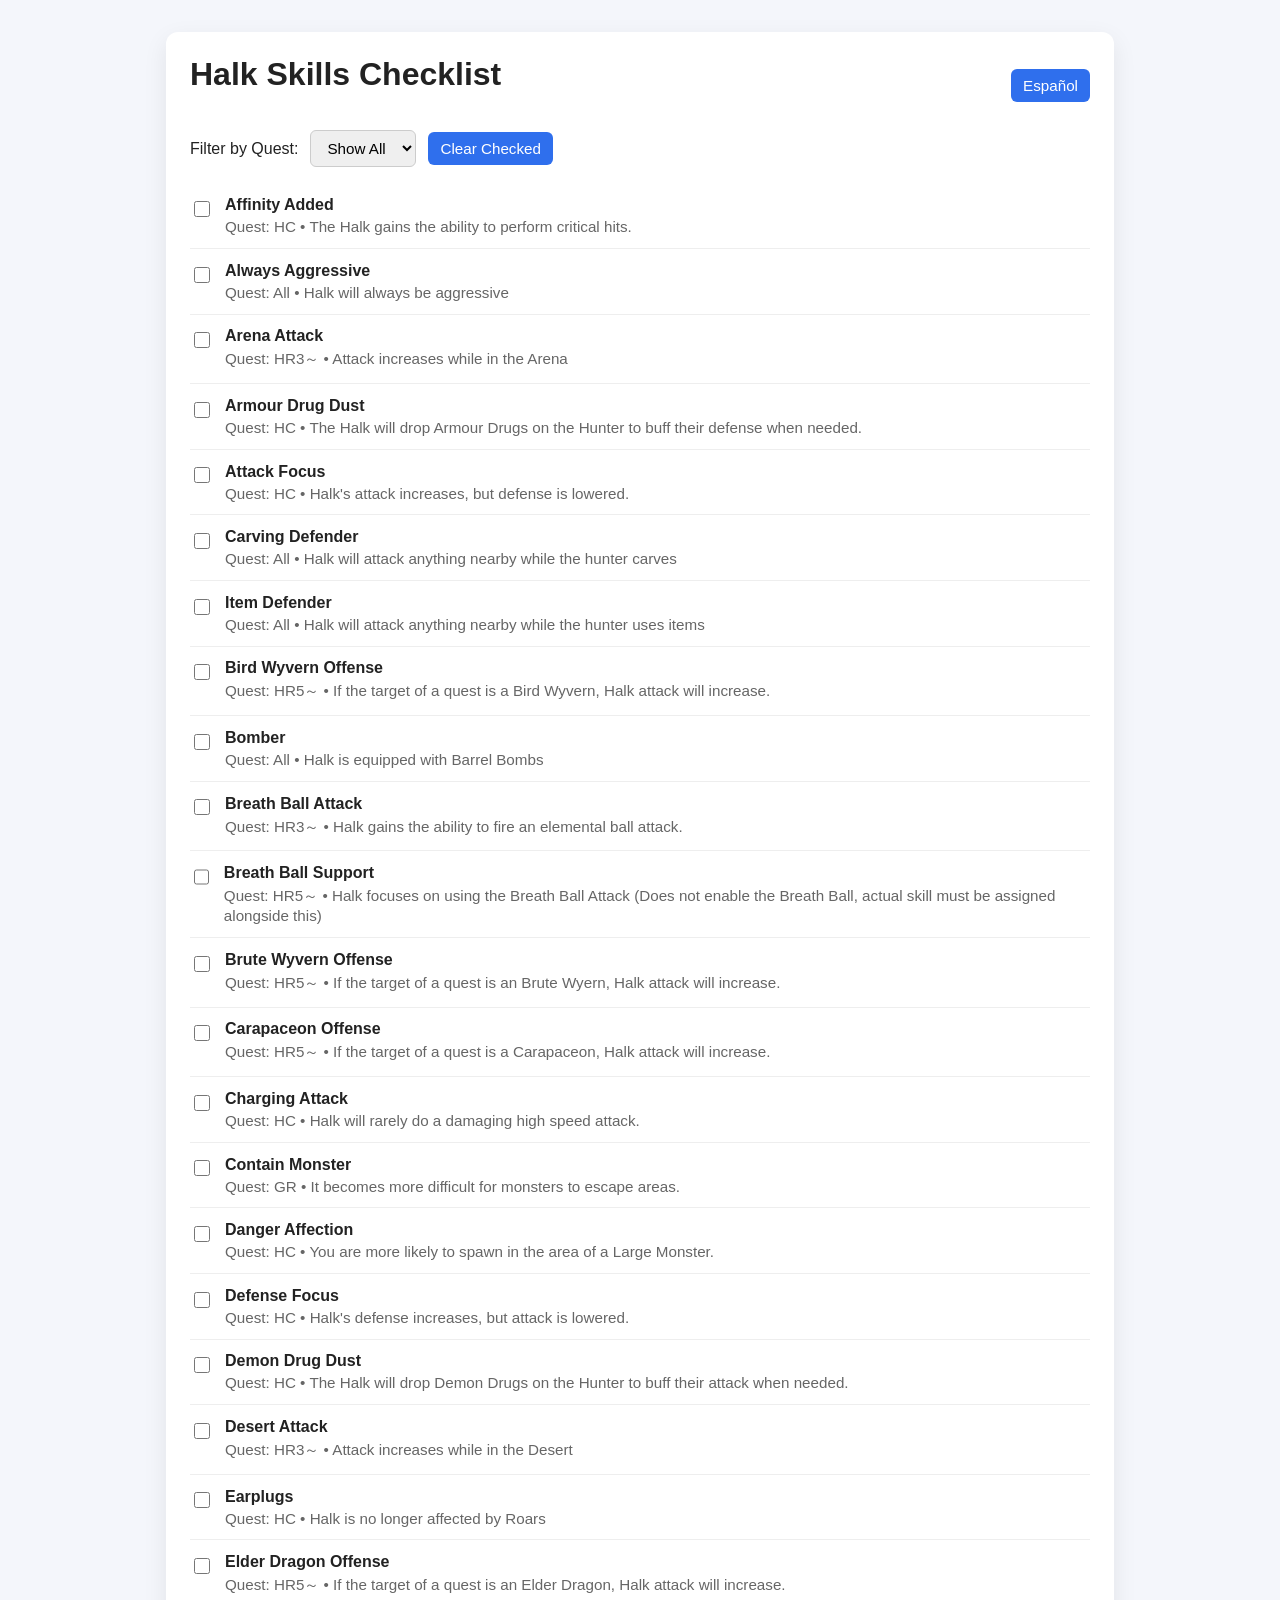
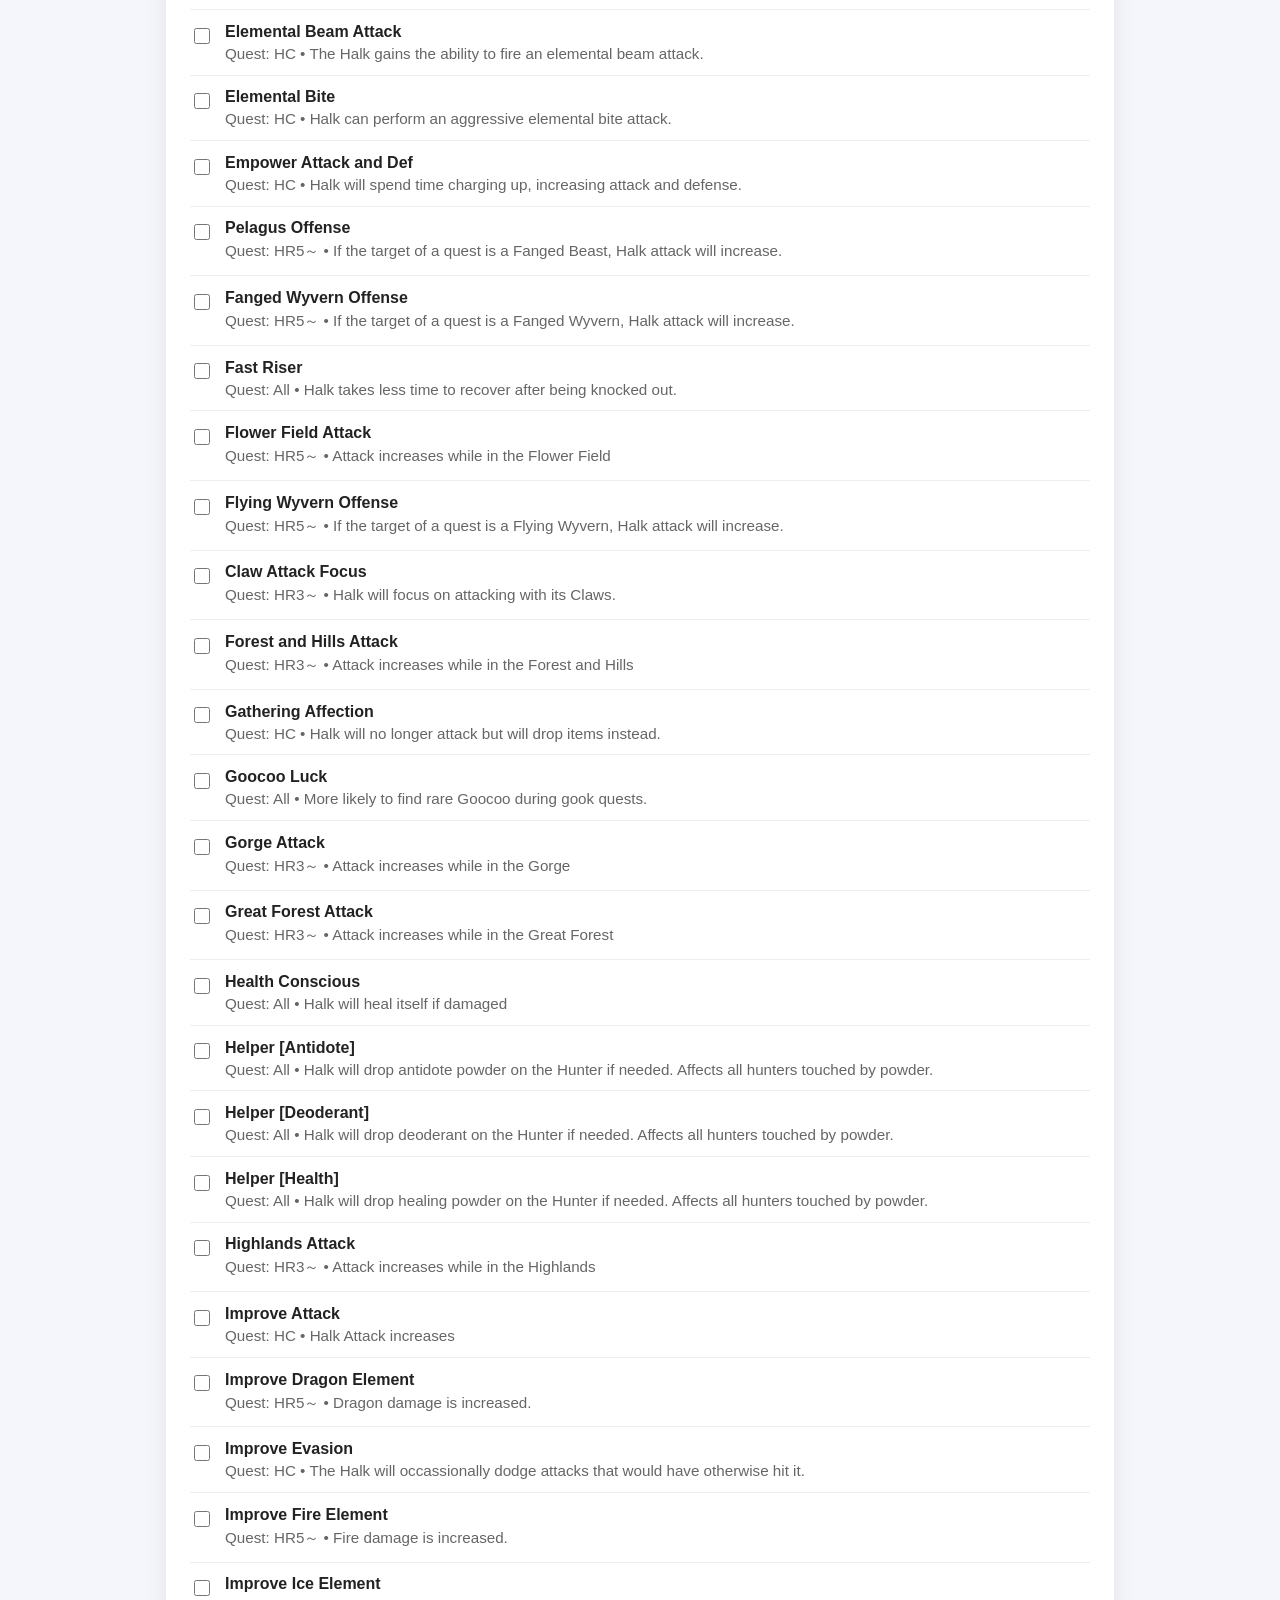
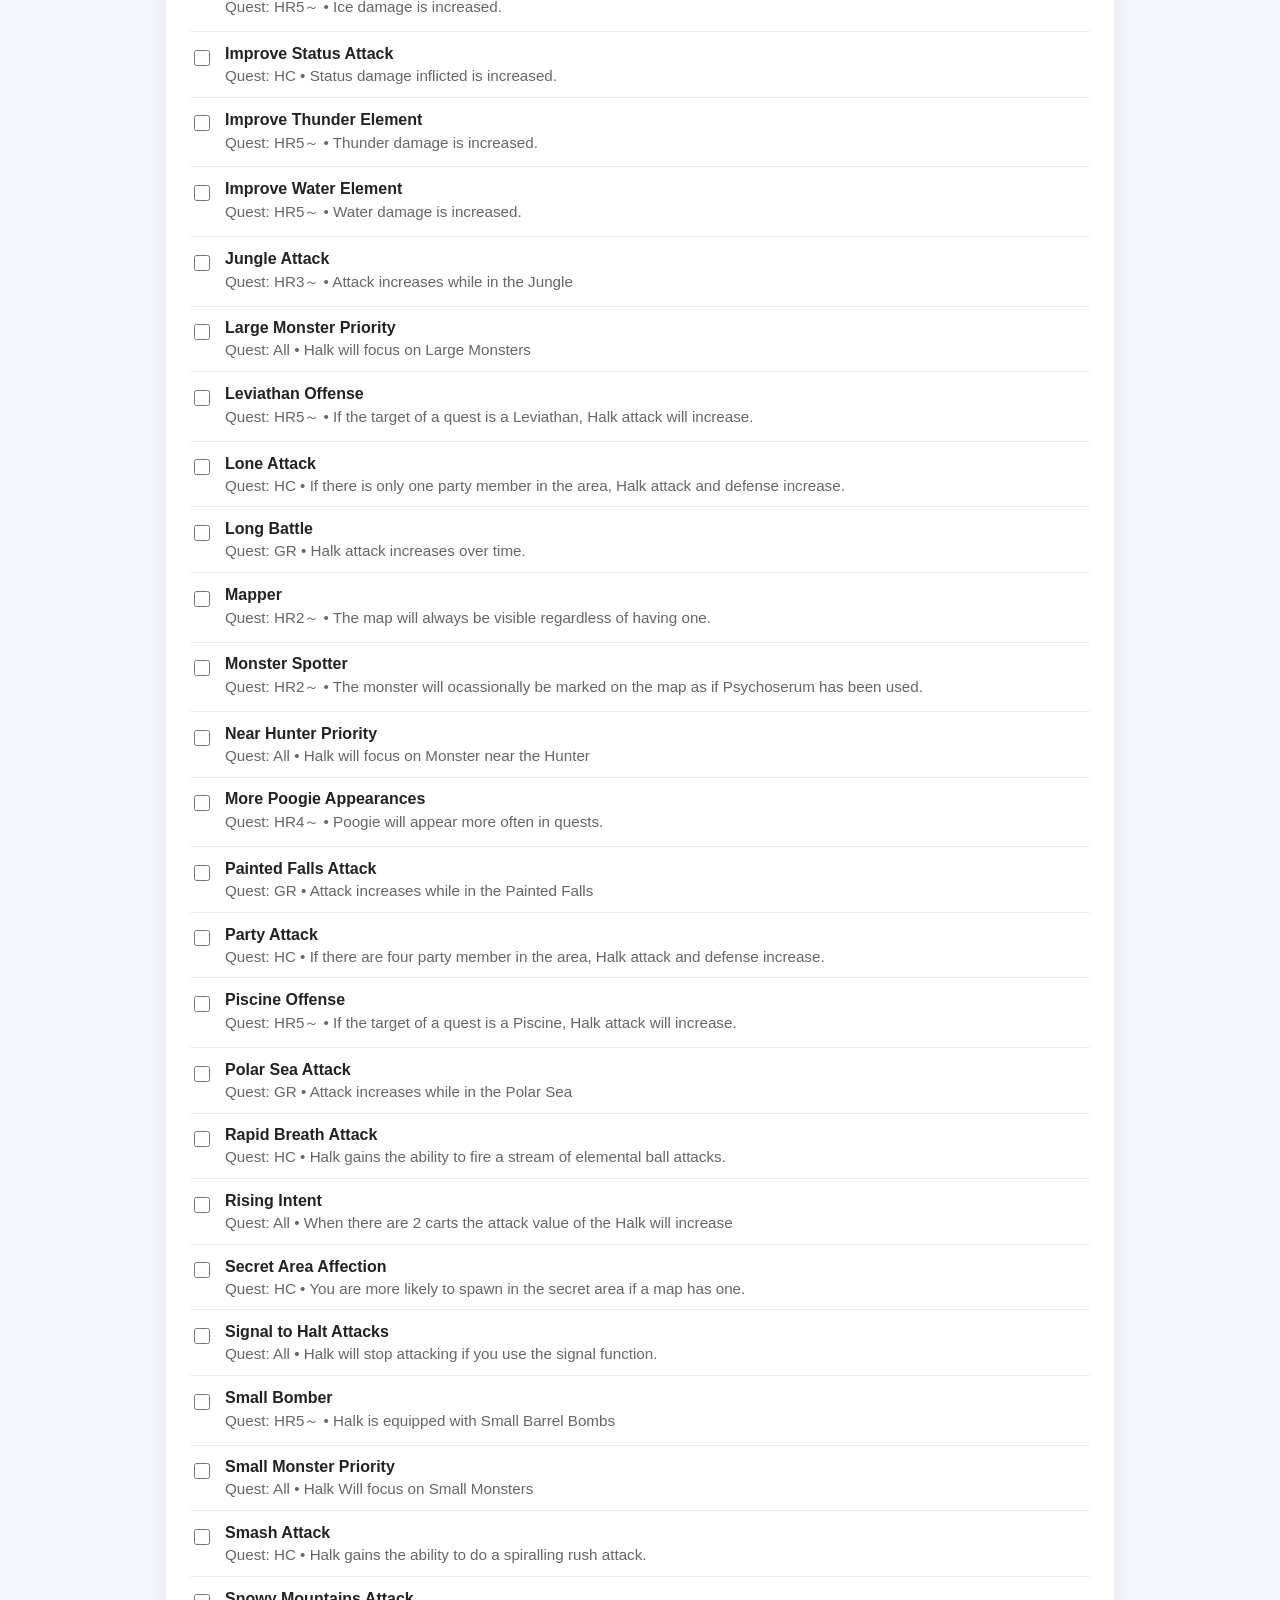
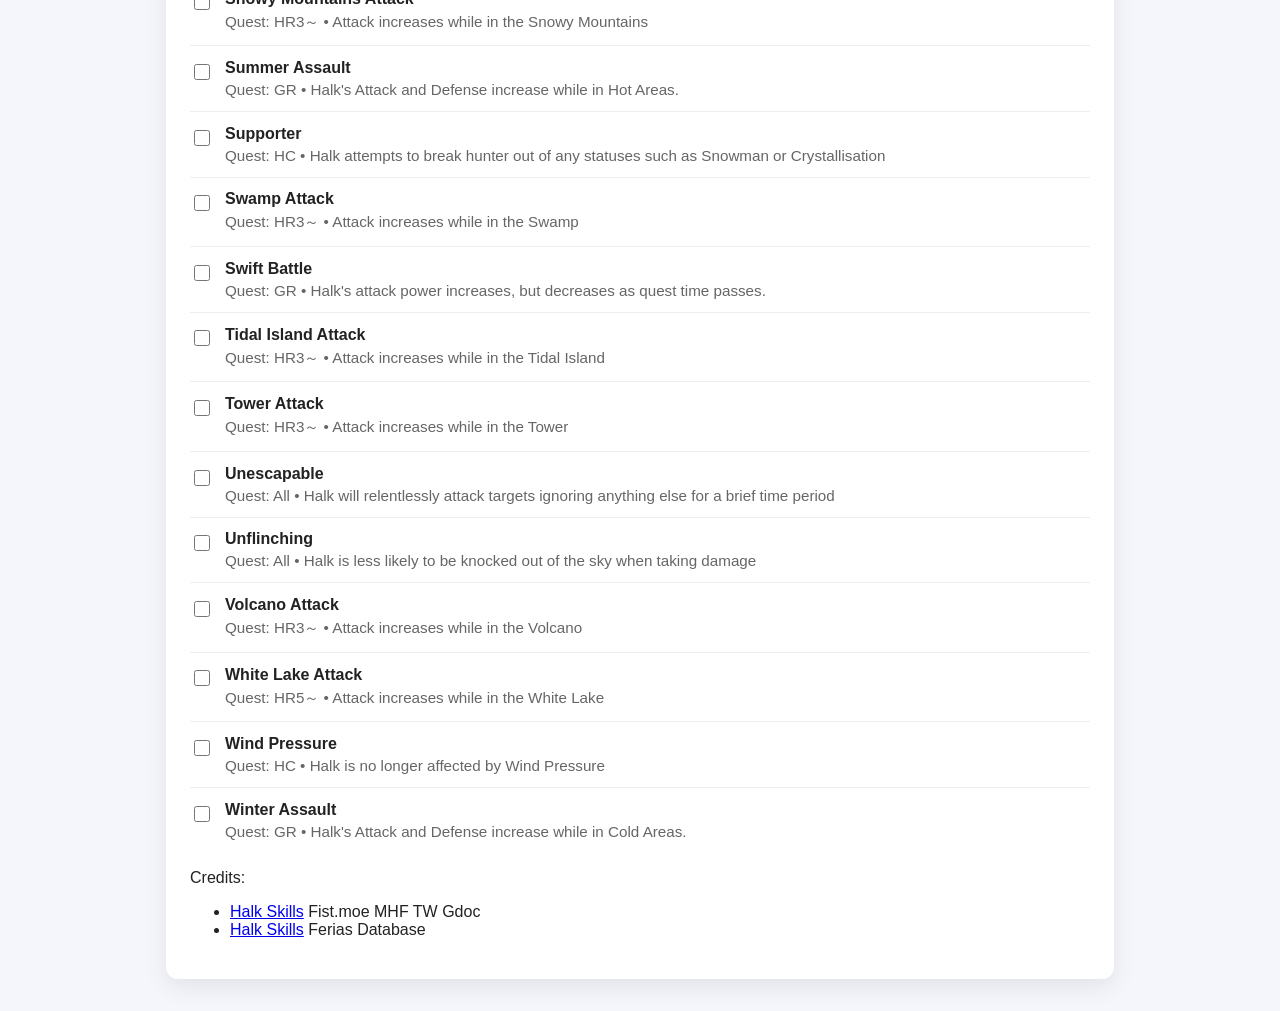
==== commit d47af86d: "Adding Credits" ====
--- a/index.html
+++ b/index.html
@@ -22,6 +22,12 @@
       <ul id="skill-list">
         <li>Loading skills...</li>
       </ul>
+      <div class="credits">
+        <p>Credits:</p>
+        <ul>
+          <li><a href="https://docs.google.com/spreadsheets/d/17c7OXNxcAZmT0MWRePekAZXQQqdCo7S8ICuXPsgK8Is/edit?gid=515739494#gid=515739494">Halk Skills</a> Fist.moe MHF TW Gdoc</li>
+          <li><a href="https://xl3lackout.github.io/MHFZ-Ferias-English-Project/npc/myholk_book.htm">Halk Skills</a> Ferias Database</li>
+      </div>
     </div>
 
     <script>
--- a/styles.css
+++ b/styles.css
@@ -88,6 +88,15 @@
         background: #2558c7;
       }
 
+      .credit {
+        font-size: 0.85rem;
+        color: #999;
+        text-align: left;
+        margin-top: 2rem;
+      }
+      
+
+
       select,
       button {
         padding: 0.5rem 0.75rem;
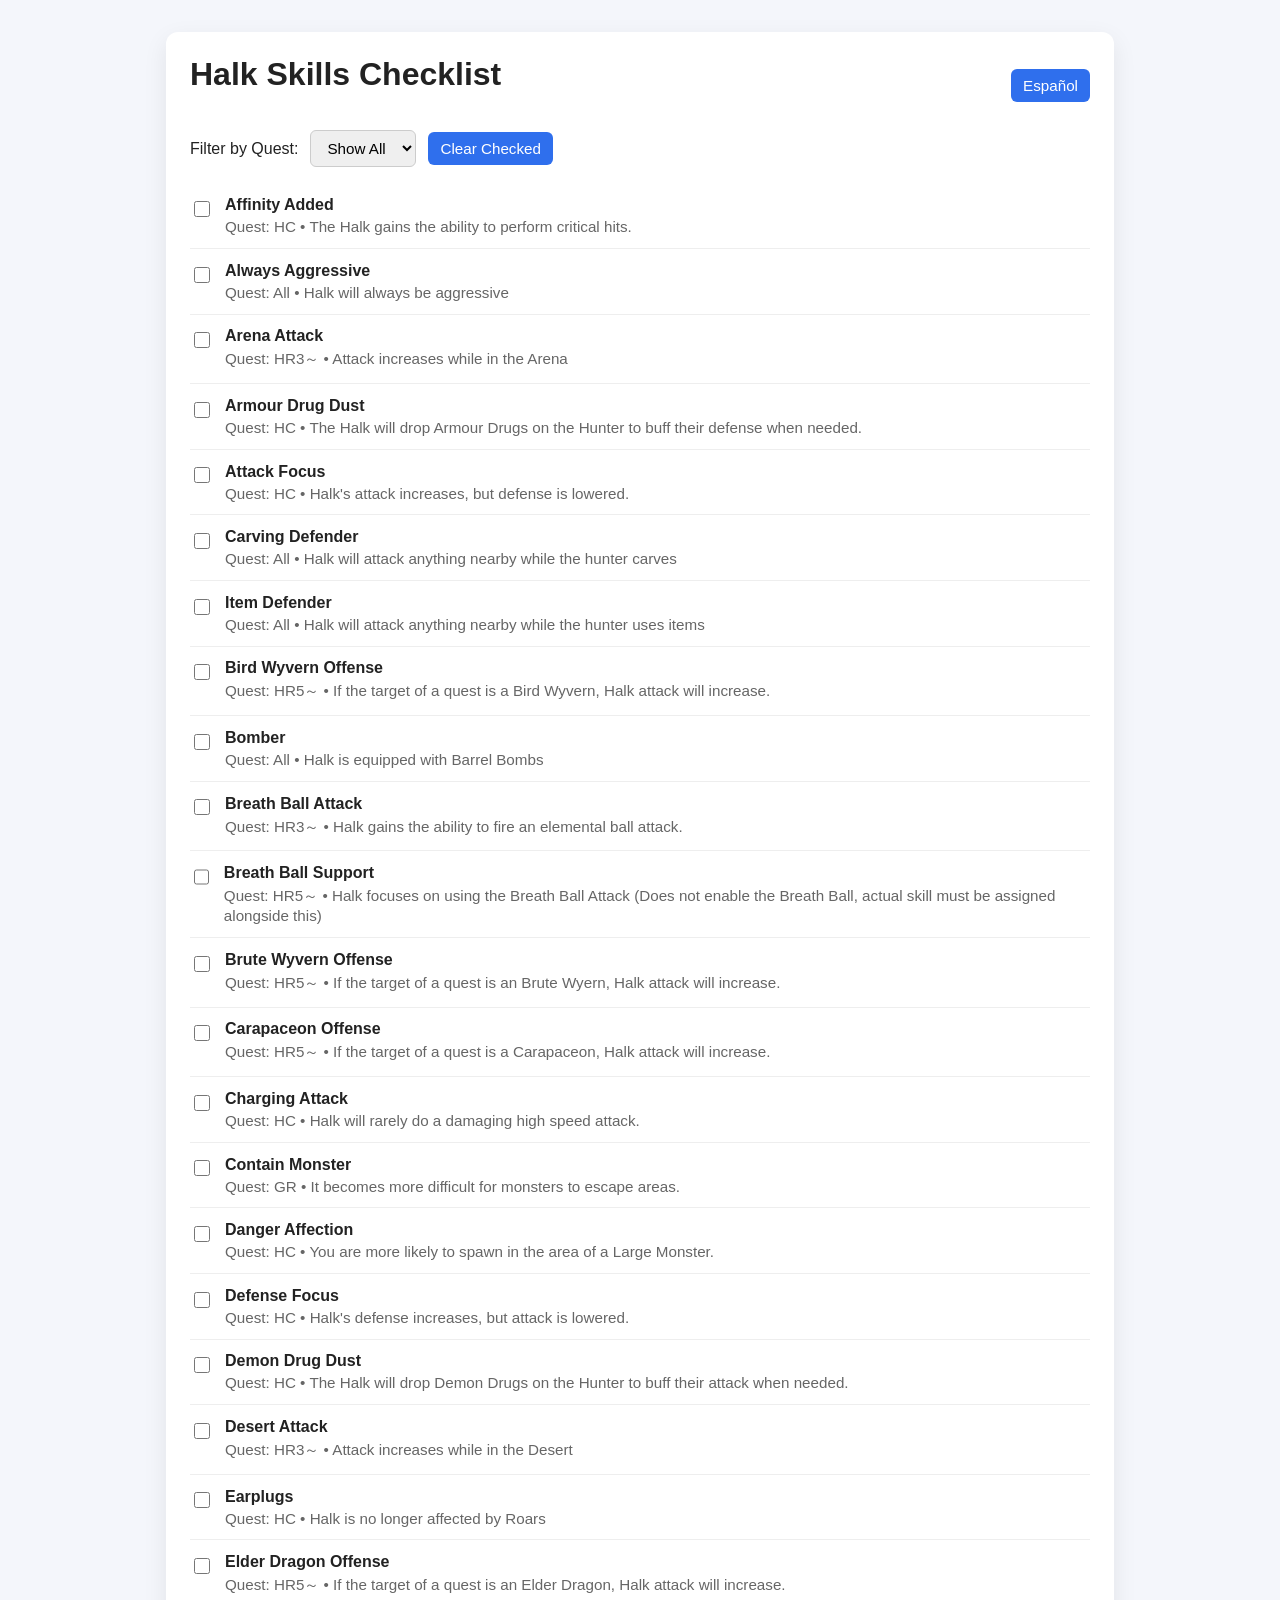
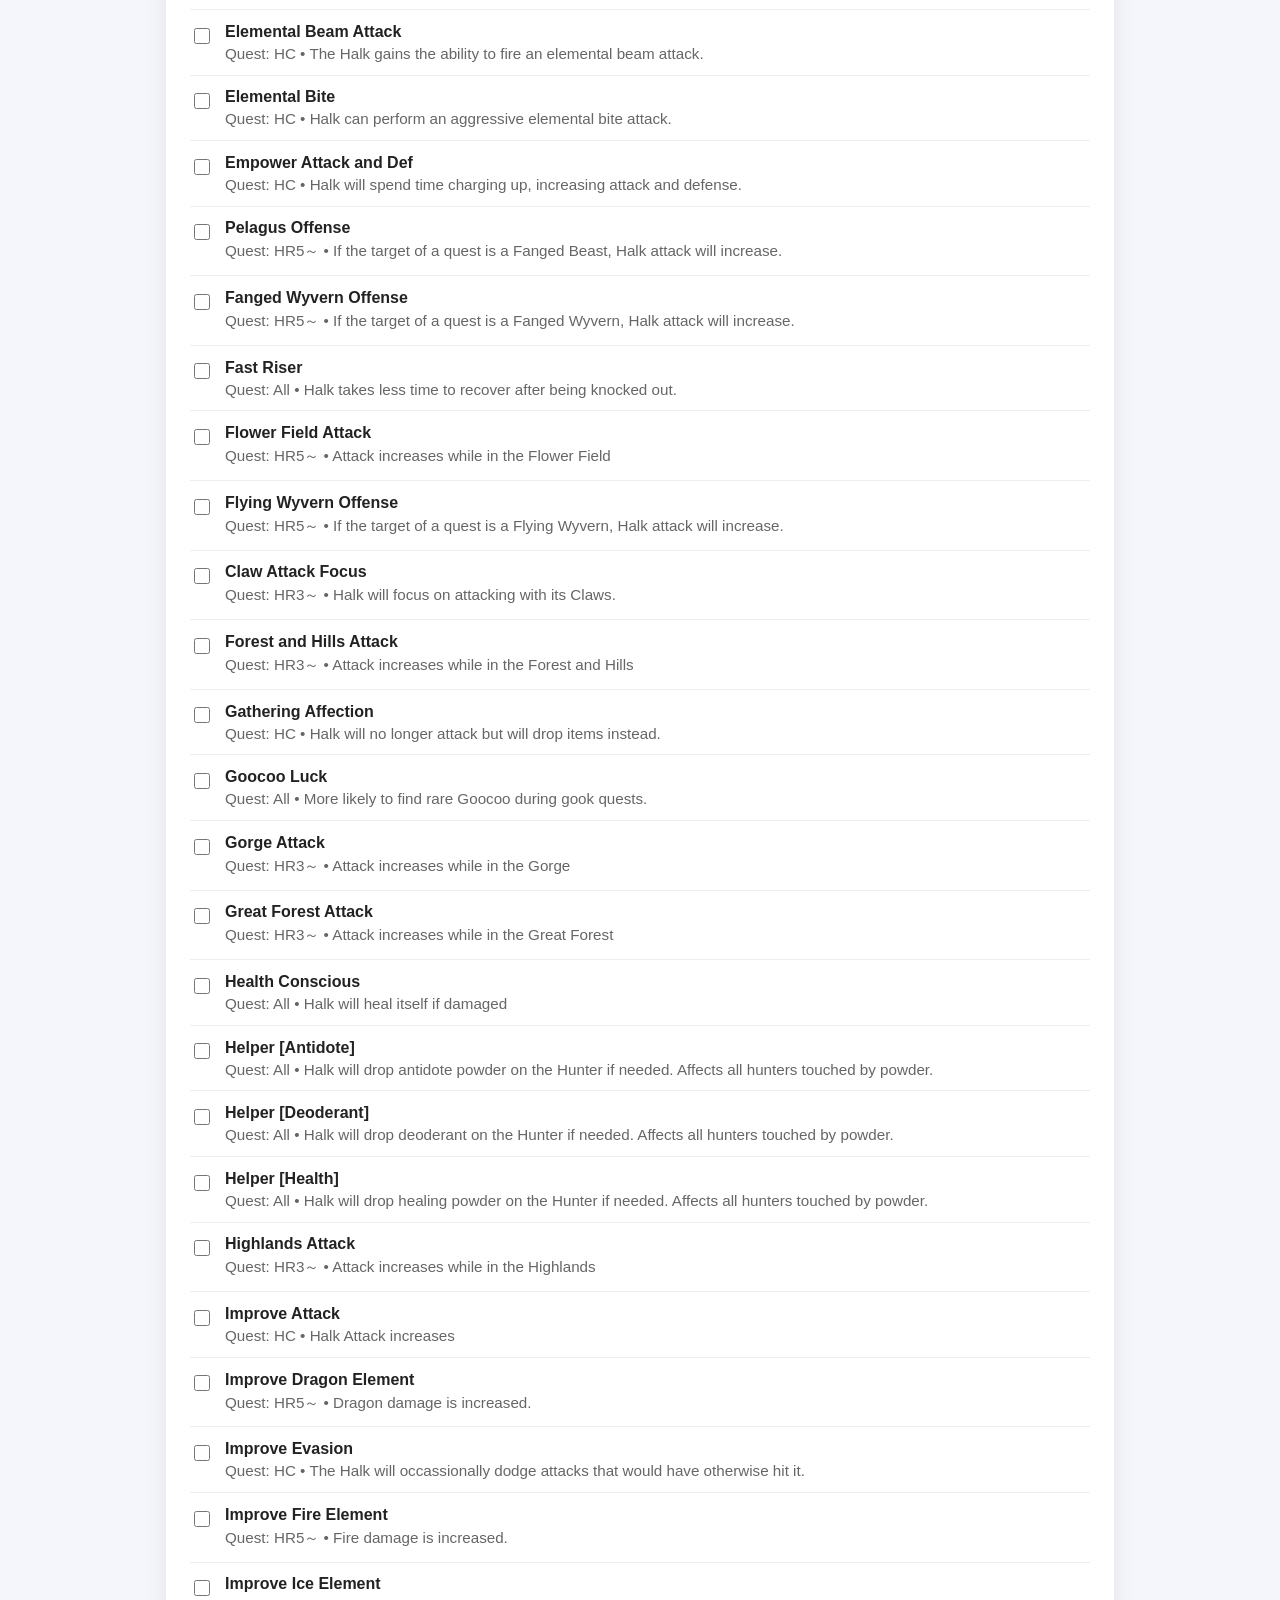
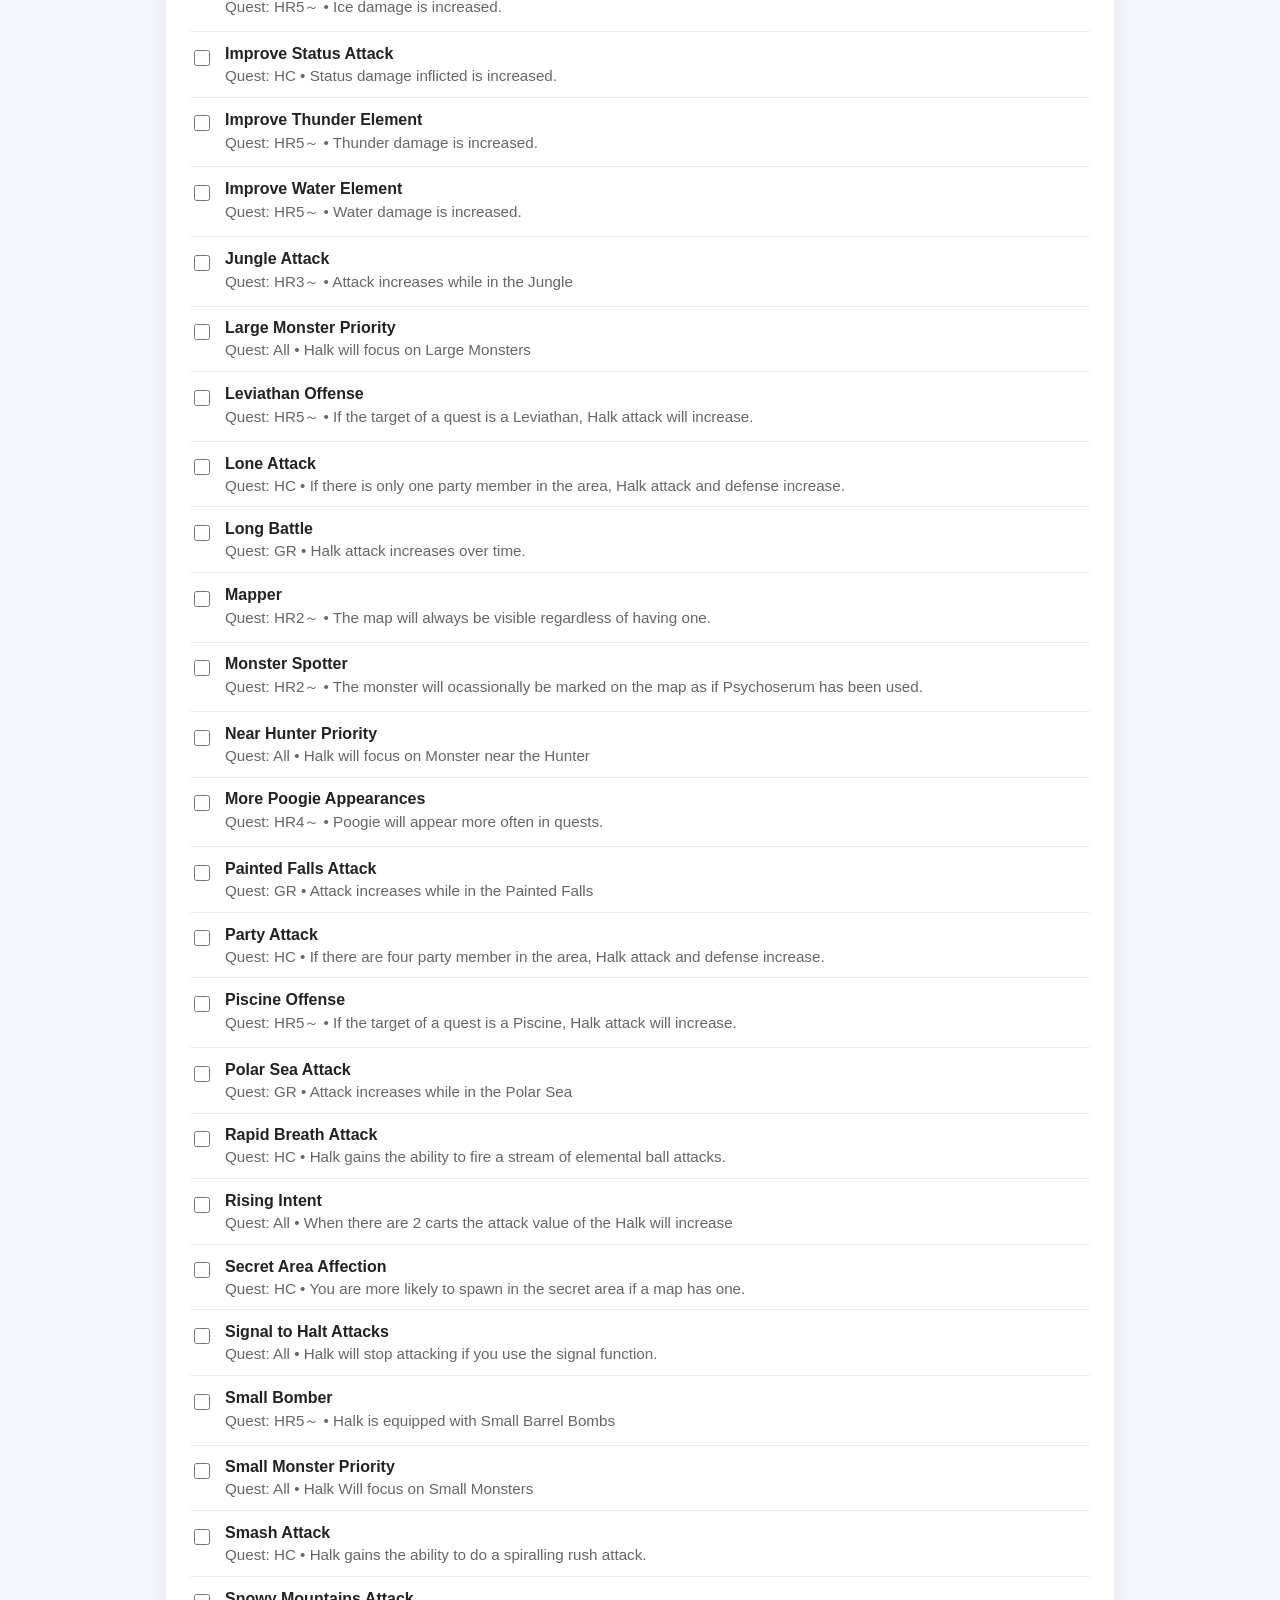
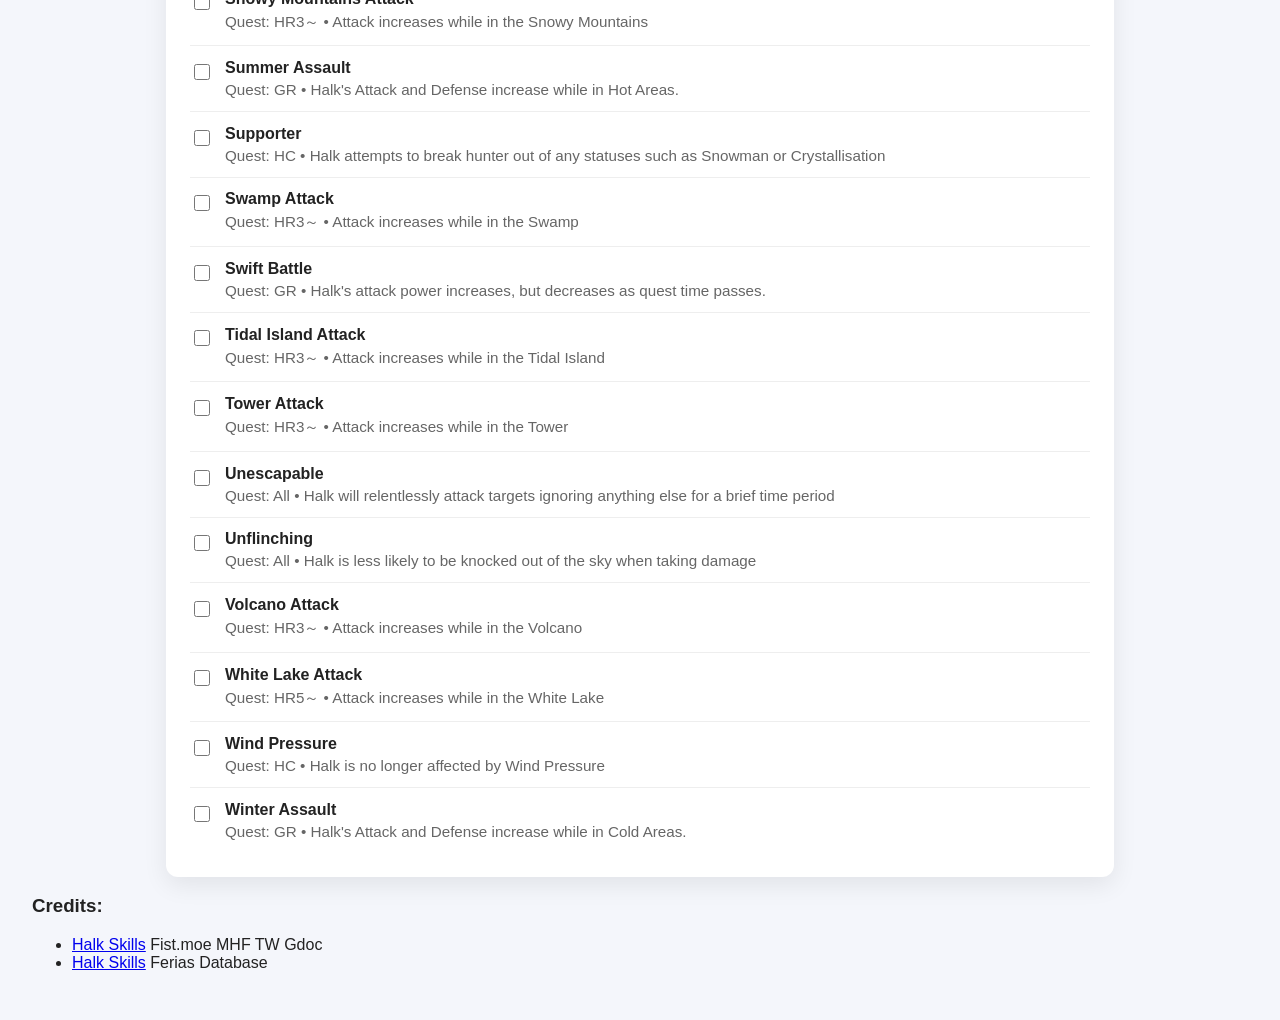
==== commit 7915a844: "Fix for credits" ====
--- a/index.html
+++ b/index.html
@@ -22,12 +22,12 @@
       <ul id="skill-list">
         <li>Loading skills...</li>
       </ul>
-      <div class="credits">
-        <p>Credits:</p>
+    </div>
+    <div class="credits">
+        <h3>Credits:</h3>
         <ul>
           <li><a href="https://docs.google.com/spreadsheets/d/17c7OXNxcAZmT0MWRePekAZXQQqdCo7S8ICuXPsgK8Is/edit?gid=515739494#gid=515739494">Halk Skills</a> Fist.moe MHF TW Gdoc</li>
           <li><a href="https://xl3lackout.github.io/MHFZ-Ferias-English-Project/npc/myholk_book.htm">Halk Skills</a> Ferias Database</li>
-      </div>
     </div>
 
     <script>
